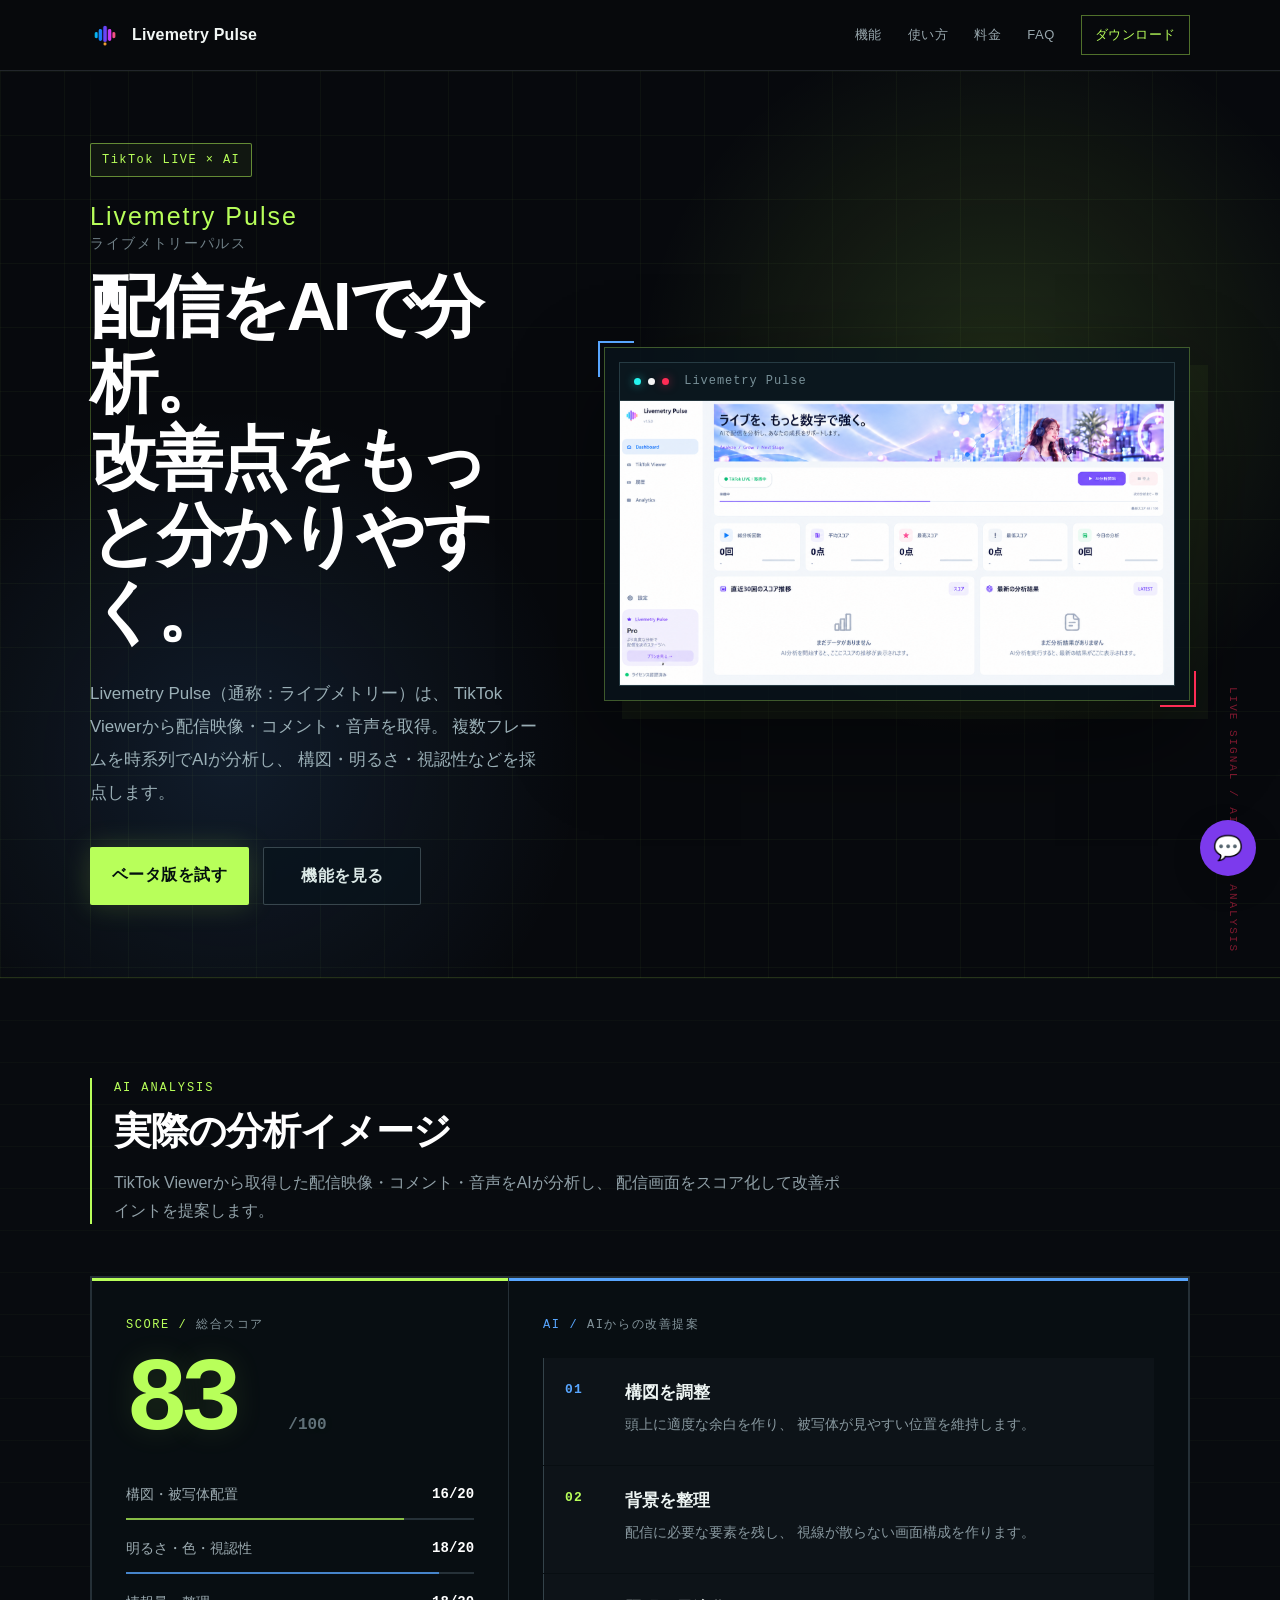
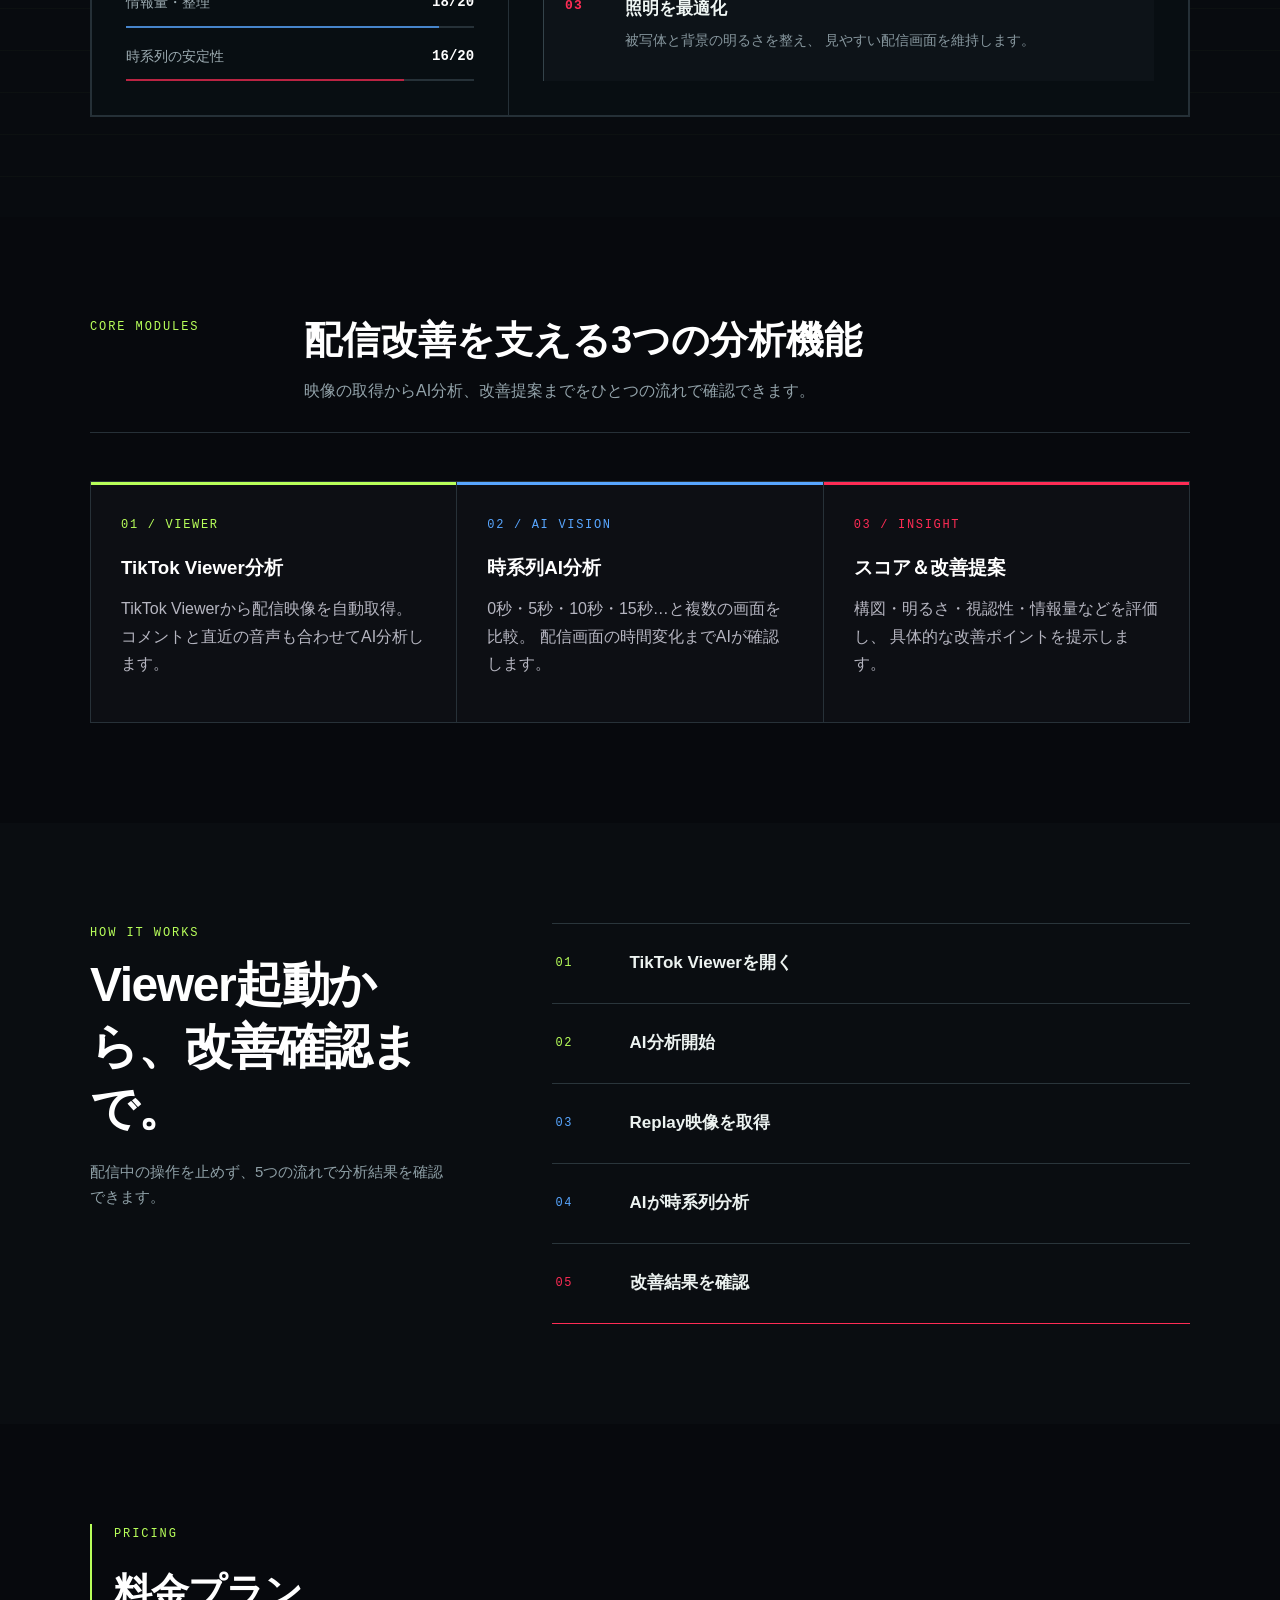
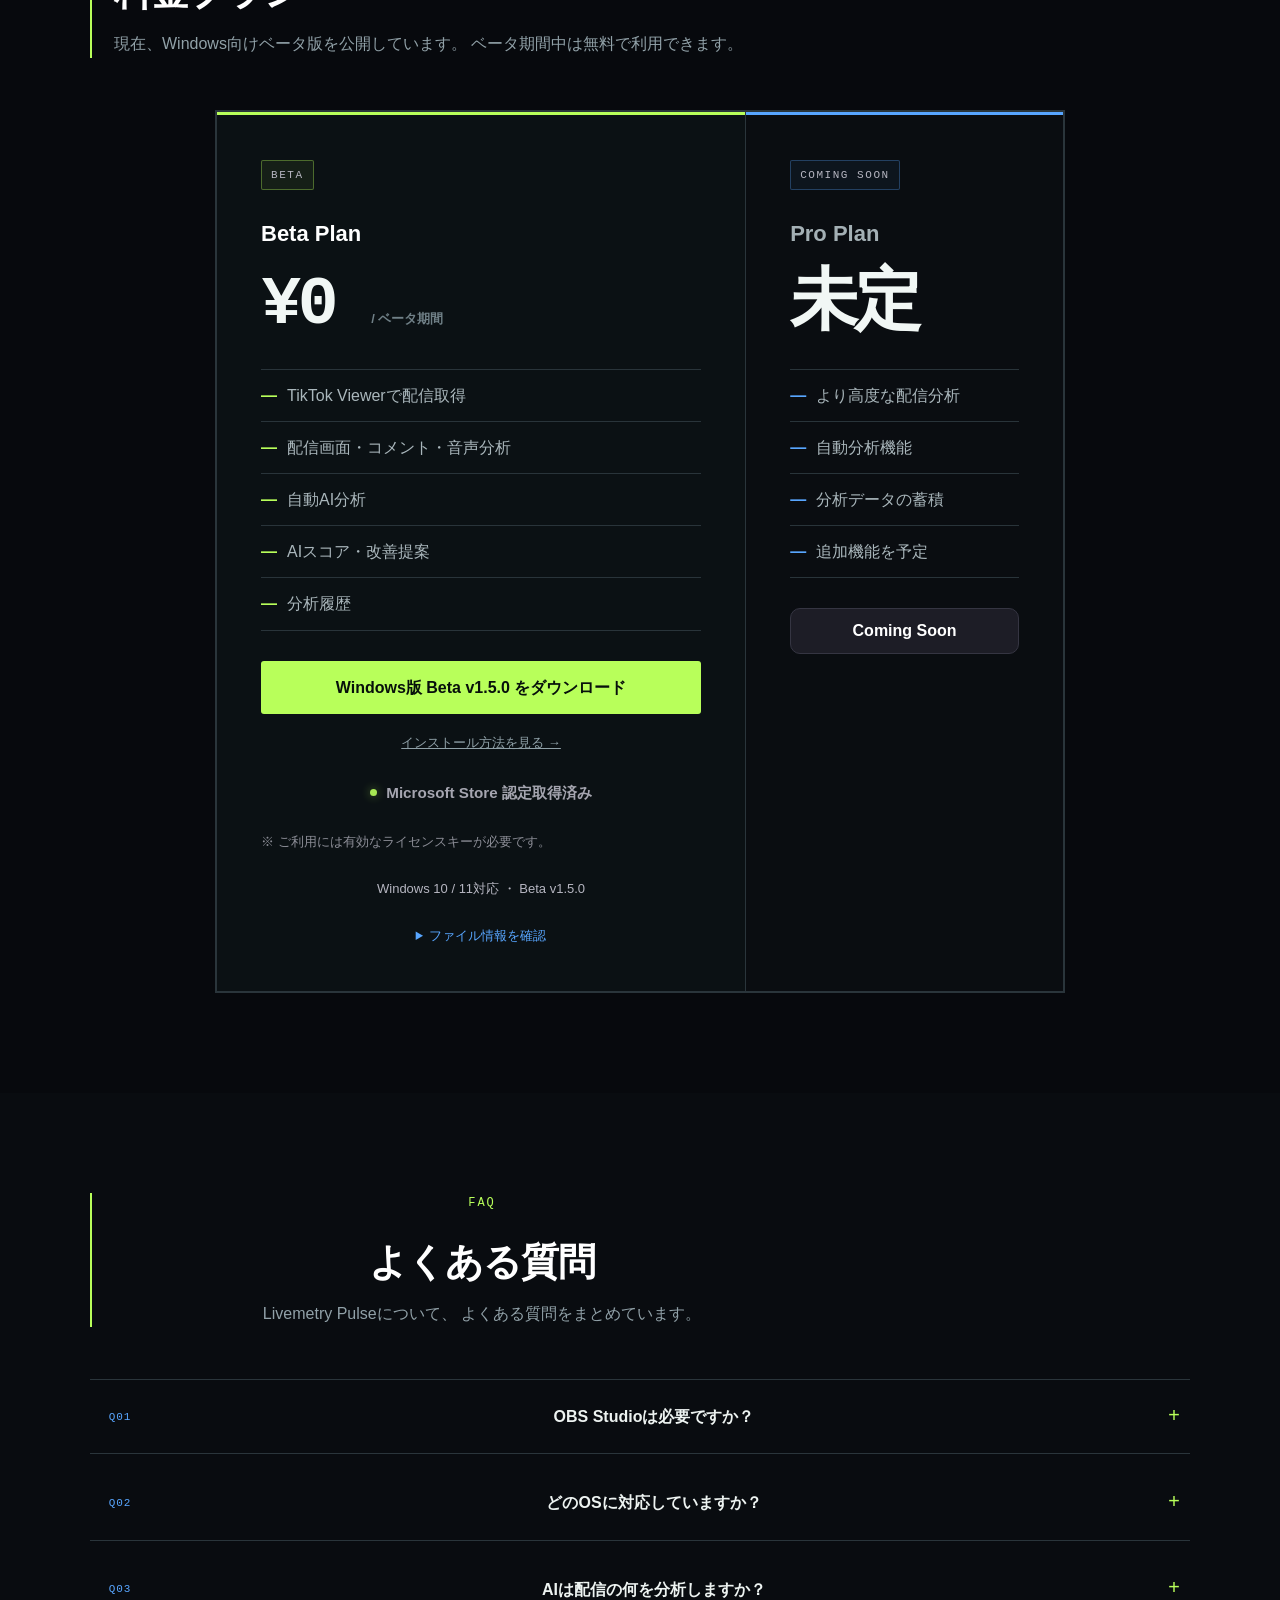
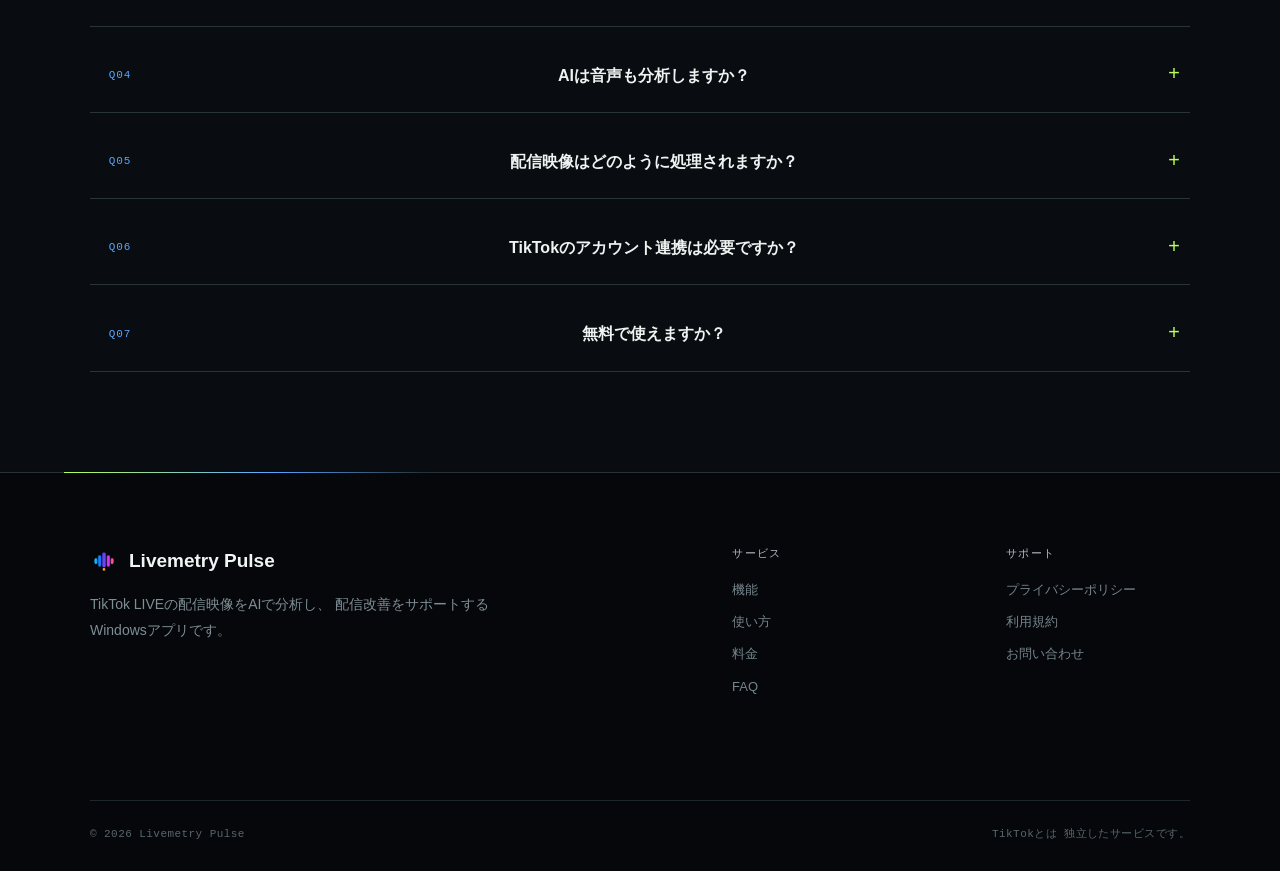
==== index.html @ 5af30383 "Fix website chat interaction" ====
﻿<!DOCTYPE html>
<html lang="ja">
<head>
    <meta charset="UTF-8">
    <meta name="viewport" content="width=device-width, initial-scale=1.0">
    <title>Livemetry Pulse（ライブメトリーパルス）| AIライブ配信分析ツール</title>
    <meta
        name="description"
        content="Livemetry Pulse（ライブメトリーパルス、通称：ライブメトリー）は、TikTok Viewerで配信映像を取得してAIで分析し、スコアや改善ポイントを確認できるWindows向け配信分析ツールです。"
    >
    <link rel="canonical" href="https://livemetry.jp/">
    <link rel="icon" type="image/png" href="/favicon.png">
    <link rel="apple-touch-icon" href="/favicon.png">
    <meta property="og:site_name" content="Livemetry Pulse">
    <meta property="og:title" content="Livemetry Pulse（ライブメトリーパルス）| AIライブ配信分析ツール">
    <meta property="og:description" content="TikTok Viewerで配信映像を取得してAIで分析し、スコアや改善ポイントを確認できる配信分析ツールです。">
    <meta property="og:type" content="website">
    <meta property="og:url" content="https://livemetry.jp/">
    <meta property="og:image" content="https://livemetry.jp/assets/images/app-preview.png">
    <meta name="twitter:card" content="summary_large_image">
    <meta name="twitter:title" content="Livemetry Pulse（ライブメトリーパルス）| AIライブ配信分析ツール">
    <meta name="twitter:description" content="TikTok Viewerで配信映像を取得してAIで分析し、スコアや改善ポイントを確認できる配信分析ツールです。">
    <meta name="twitter:image" content="https://livemetry.jp/assets/images/app-preview.png">
    <script type="application/ld+json">
    {
      "@context": "https://schema.org",
      "@type": "SoftwareApplication",
      "@id": "https://livemetry.jp/#software",
      "name": "Livemetry Pulse",
      "alternateName": [
        "ライブメトリーパルス",
        "ライブメトリー"
      ],
      "url": "https://livemetry.jp/",
      "sameAs": "https://github.com/YamashitaShogo/AI-TikTok-LIVE-Analyzer",
      "image": "https://livemetry.jp/assets/images/app-preview.png",
      "description": "TikTok Viewerで配信映像を取得してAIで分析し、スコアや改善ポイントを確認できる配信分析ツールです。",
      "operatingSystem": "Windows 10, Windows 11",
      "applicationCategory": "MultimediaApplication",
      "applicationSubCategory": "AIライブ配信分析ツール",
      "softwareRequirements": "Windows 10 / 11、インターネット接続",
      "installUrl": "https://livemetry.jp/install.html",
      "inLanguage": "ja-JP",
      "featureList": [
        "TikTok Viewerによる配信取得",
        "配信画面・コメント・音声の取得",
        "AIによるライブ配信映像分析",
        "配信スコアと改善ポイントの表示"
      ],
      "softwareVersion": "1.3.0",
      "offers": {
        "@type": "Offer",
        "price": "0",
        "priceCurrency": "JPY"
      }
    }
    </script>
    <script type="application/ld+json">
    {
      "@context": "https://schema.org",
      "@type": "WebSite",
      "@id": "https://livemetry.jp/#website",
      "url": "https://livemetry.jp/",
      "name": "Livemetry Pulse",
      "alternateName": [
        "ライブメトリーパルス",
        "ライブメトリー",
        "livemetry.jp"
      ],
      "inLanguage": "ja-JP"
    }
    </script>
    <link rel="stylesheet" href="style.css">
</head>

<body>
    <header class="header">
        <div class="container nav">
            <a class="logo" href="index.html" aria-label="Livemetry Pulse ホーム">
                <img class="brand-logo" src="/favicon.png" alt="" aria-hidden="true">
                <span class="logo-text">Livemetry Pulse</span>
            </a>

            <nav>
                <a href="#features">機能</a>
                <a href="#how">使い方</a>
                <a href="#pricing">料金</a>
                <a href="#faq">FAQ</a>
                <a href="#download">ダウンロード</a>
            </nav>
        </div>
    </header>

    <main>
        <section class="hero">
            <div class="container hero-grid">

                <div class="hero-content">
                    <p class="badge">TikTok LIVE × AI</p>

                    <h1>
                        <span class="hero-product-name">Livemetry Pulse</span>
                        <span class="hero-product-reading">ライブメトリーパルス</span>
                        配信をAIで分析。<br>
                        改善点をもっと分かりやすく。
                    </h1>

                    <p class="hero-text">
                        Livemetry Pulse（通称：ライブメトリー）は、
                        TikTok Viewerから配信映像・コメント・音声を取得。
                        複数フレームを時系列でAIが分析し、
                        構図・明るさ・視認性などを採点します。
                    </p>

                    <div class="hero-buttons">
                        <a class="button primary" href="#download">
                            ベータ版を試す
                        </a>

                        <a class="button secondary" href="#features">
                            機能を見る
                        </a>
                    </div>
                </div>

                <div class="hero-preview">
                    <div class="preview-window">

                        <div class="preview-header">
                            <span></span>
                            <span></span>
                            <span></span>

                            <p>Livemetry Pulse</p>
                        </div>

                        <img
                            src="assets/images/app-preview.png?v=20261004"
                            alt="Livemetry Pulseの分析画面"
                        >

                    </div>
                </div>

            </div>
        </section>

        <section id="analysis-example" class="section analysis-example">
            <div class="container">

                <div class="section-heading">
                    <p class="section-label">AI ANALYSIS</p>
                    <h2>実際の分析イメージ</h2>
                    <p>
                        TikTok Viewerから取得した配信映像・コメント・音声をAIが分析し、
                        配信画面をスコア化して改善ポイントを提案します。
                    </p>
                </div>

                <div class="analysis-grid">

                    <div class="score-card">
                        <p class="score-label">総合スコア</p>

                        <div class="score-number">
                            83
                            <span>/100</span>
                        </div>

                        <div class="score-list">
                            <div>
                                <span>構図・被写体配置</span>
                                <strong>16/20</strong>
                            </div>

                            <div>
                                <span>明るさ・色・視認性</span>
                                <strong>18/20</strong>
                            </div>

                            <div>
                                <span>情報量・整理</span>
                                <strong>18/20</strong>
                            </div>

                            <div>
                                <span>時系列の安定性</span>
                                <strong>16/20</strong>
                            </div>
                        </div>
                    </div>

                    <div class="advice-card">
                        <p class="advice-label">
                            AIからの改善提案
                        </p>

                        <div class="advice-item">
                            <span>01</span>

                            <div>
                                <h3>構図を調整</h3>
                                <p>
                                    頭上に適度な余白を作り、
                                    被写体が見やすい位置を維持します。
                                </p>
                            </div>
                        </div>

                        <div class="advice-item">
                            <span>02</span>

                            <div>
                                <h3>背景を整理</h3>
                                <p>
                                    配信に必要な要素を残し、
                                    視線が散らない画面構成を作ります。
                                </p>
                            </div>
                        </div>

                        <div class="advice-item">
                            <span>03</span>

                            <div>
                                <h3>照明を最適化</h3>
                                <p>
                                    被写体と背景の明るさを整え、
                                    見やすい配信画面を維持します。
                                </p>
                            </div>
                        </div>

                    </div>

                </div>
            </div>
        </section>

        <section id="features" class="section">
            <div class="container">
                <div class="feature-heading">
                    <p class="section-label">CORE MODULES</p>
                    <h2>配信改善を支える3つの分析機能</h2>
                    <p>映像の取得からAI分析、改善提案までをひとつの流れで確認できます。</p>
                </div>

                <div class="cards">

                    <article class="card">
                        <h3><span class="feature-code">01 / VIEWER</span>TikTok Viewer分析</h3>

                        <p>
                            TikTok Viewerから配信映像を自動取得。
                            コメントと直近の音声も合わせてAI分析します。
                        </p>
                    </article>

                    <article class="card">
                        <h3><span class="feature-code">02 / AI VISION</span>時系列AI分析</h3>

                        <p>
                            0秒・5秒・10秒・15秒…と複数の画面を比較。
                            配信画面の時間変化までAIが確認します。
                        </p>
                    </article>

                    <article class="card">
                        <h3><span class="feature-code">03 / INSIGHT</span>スコア＆改善提案</h3>

                        <p>
                            構図・明るさ・視認性・情報量などを評価し、
                            具体的な改善ポイントを提示します。
                        </p>
                    </article>

                </div>
            </div>
        </section>

        <section id="how" class="section alt">
            <div class="container">
                <div class="how-intro">
                    <p class="section-label">HOW IT WORKS</p>
                    <h2>Viewer起動から、改善確認まで。</h2>
                    <p>配信中の操作を止めず、5つの流れで分析結果を確認できます。</p>
                </div>

                <div class="steps">
                    <div class="step">
                        <span>1</span>
                        <p>TikTok Viewerを開く</p>
                    </div>

                    <div class="step">
                        <span>2</span>
                        <p>AI分析開始</p>
                    </div>

                    <div class="step">
                        <span>3</span>
                        <p>Replay映像を取得</p>
                    </div>

                    <div class="step">
                        <span>4</span>
                        <p>AIが時系列分析</p>
                    </div>

                    <div class="step">
                        <span>5</span>
                        <p>改善結果を確認</p>
                    </div>
                </div>
            </div>
        </section>

        <section id="download" class="section">
            <div class="container download">
                <section id="pricing" class="section pricing-section">
                    <div class="container">

                        <div class="section-heading">
                            <p class="section-label">PRICING</p>
                            <h2>料金プラン</h2>
                            <p>
                                現在、Windows向けベータ版を公開しています。
                                ベータ期間中は無料で利用できます。
                            </p>
                        </div>

                        <div class="pricing-grid">

                            <article class="pricing-card featured">
                                <p class="plan-badge">BETA</p>

                                <h3>Beta Plan</h3>

                                <div class="price">
                                    ¥0
                                    <span>/ ベータ期間</span>
                                </div>

                                <ul>
                                    <li>TikTok Viewerで配信取得</li>
                                    <li>配信画面・コメント・音声分析</li>
                                    <li>自動AI分析</li>
                                    <li>AIスコア・改善提案</li>
                                    <li>分析履歴</li>
                                </ul>

                                <a
                                    class="button primary plan-button"
                                    href="https://github.com/YamashitaShogo/AI-TikTok-LIVE-Analyzer/releases/download/v1.5.0/LivemetryPulse-Setup-v1.5.0.exe"
                                >
                                    Windows版 Beta v1.5.0 をダウンロード
                                </a>

                                <p class="install-link">
                                    <a href="install.html">インストール方法を見る →</a>
                                </p>

                                <p class="store-status">
                                    <span class="status-dot" aria-hidden="true"></span>Microsoft Store 認定取得済み
                                </p>

                                <p class="license-note">
                                    ※ ご利用には有効なライセンスキーが必要です。
                                </p>

                                <div class="download-info">
                                    <p class="download-meta">
                                        Windows 10 / 11対応 ・ Beta v1.5.0
                                    </p>

                                    <details class="download-details">
                                        <summary>ファイル情報を確認</summary>

                                        <p><strong>必要環境:</strong> Windows 10 / 11・インターネット接続</p>
                                        <p><strong>更新日:</strong> 2026/10/02</p>
                                    </details>
                                </div>
                            </article>

                            <article class="pricing-card">
                                <p class="plan-badge secondary-badge">
                                    COMING SOON
                                </p>

                                <h3>Pro Plan</h3>

                                <div class="price">
                                    未定
                                </div>

                                <ul>
                                    <li>より高度な配信分析</li>
                                    <li>自動分析機能</li>
                                    <li>分析データの蓄積</li>
                                    <li>追加機能を予定</li>
                                </ul>

                                <button
                                    class="button secondary plan-button"
                                    disabled
                                >
                                    Coming Soon
                                </button>
                            </article>

                        </div>

                    </div>
                </section>
                <section id="faq" class="section faq-section">
                    <div class="container">

                        <div class="section-heading">
                            <p class="section-label">FAQ</p>
                            <h2>よくある質問</h2>
                            <p>
                                Livemetry Pulseについて、
                                よくある質問をまとめています。
                            </p>
                        </div>

                        <div class="faq-list">

                            <details class="faq-item">
                                <summary>
                                    OBS Studioは必要ですか？
                                </summary>

                                <p>
                                    いいえ。v1.5.0ではOBS Studioは不要です。TikTok Viewerから
                                    配信映像・コメント・音声を取得して分析します。
                                </p>
                            </details>

                            <details class="faq-item">
                                <summary>
                                    どのOSに対応していますか？
                                </summary>

                                <p>
                                    現在はWindows 10 / 11に対応しています。
                                    macOS版などについては今後検討予定です。
                                </p>
                            </details>

                            <details class="faq-item">
                                <summary>
                                    AIは配信の何を分析しますか？
                                </summary>

                                <p>
                                    Replay動画から一定間隔で複数のフレームを抽出し、
                                    構図・明るさ・視認性・画面内の情報量・
                                    時系列での変化などを分析します。
                                </p>
                            </details>

                            <details class="faq-item">
                                <summary>
                                    AIは音声も分析しますか？
                                </summary>

                                <p>
                                    現在のバージョンでは映像フレームを中心に分析しており、
                                    会話内容・声量・BGM・音質などは分析対象ではありません。
                                </p>
                            </details>

                            <details class="faq-item">
                                <summary>
                                    配信映像はどのように処理されますか？
                                </summary>

                                <p>
                                    TikTok Viewerから配信画面を取得し、
                                    分析に必要な画像を端末上で保存します。
                                    AI分析時には分析に必要な画像データと音声データを
                                    AI分析サーバーへ送信します。
                                </p>
                            </details>

                            <details class="faq-item">
                                <summary>
                                    TikTokのアカウント連携は必要ですか？
                                </summary>

                                <p>
                                    現在の分析機能はTikTok Viewer上の配信を利用するため、
                                    Livemetry Pulseへ
                                    TikTokアカウントを直接連携する必要はありません。
                                </p>
                            </details>

                            <details class="faq-item">
                                <summary>
                                    無料で使えますか？
                                </summary>

                                <p>
                                    現在はベータ版を無料で提供しています。
                                    正式版の料金については今後発表します。
                                </p>
                            </details>

                        </div>
                    </div>
                </section>
            </div>
        </section>
    </main>

    <footer class="footer">
        <div class="container footer-grid">

            <div class="footer-brand">
                <h3 class="footer-brand-title"><img class="brand-logo footer-logo" src="/favicon.png" alt="" aria-hidden="true"><span>Livemetry Pulse</span></h3>

                <p>
                    TikTok LIVEの配信映像をAIで分析し、
                    配信改善をサポートするWindowsアプリです。
                </p>
            </div>

            <div class="footer-links">
                <h4>サービス</h4>

                <a href="#features">機能</a>
                <a href="#how">使い方</a>
                <a href="#pricing">料金</a>
                <a href="#faq">FAQ</a>
            </div>

            <div class="footer-links">
                <h4>サポート</h4>

                <a href="privacy.html">
                    プライバシーポリシー
                </a>

                <a href="terms.html">
                    利用規約
                </a>

                <a href="contact.html">
                    お問い合わせ
                </a>
            </div>

        </div>

        <div class="container footer-bottom">
            <p>
                © 2026 Livemetry Pulse
            </p>

            <p>
                TikTokとは
                独立したサービスです。
            </p>
        </div>
    </footer>

    <script src="script.js"></script>
    <script src="chat.js"></script>

<div class="chat-widget">
    <button id="chat-toggle" class="chat-toggle" aria-label="チャットを開く">💬</button>

    <div id="chat-panel" class="chat-panel">
        <div class="chat-header">
            <strong>Livemetry AI</strong>
            <button id="chat-close" class="chat-close">×</button>
        </div>

        <div id="chat-messages" class="chat-messages">
            <div class="chat-message bot">
                こんにちは。Livemetry Pulseについて質問できます。
            </div>
        </div>

        <div class="chat-input-area">
            <input id="chat-input" type="text" placeholder="質問を入力…">
            <button id="chat-send">送信</button>
        </div>
    </div>
</div>
</body>
</html>
---- style.css ----
* {
    box-sizing: border-box;
    margin: 0;
    padding: 0;
}

html {
    scroll-behavior: smooth;
}

body {
    font-family:
        "Yu Gothic UI",
        "Hiragino Kaku Gothic ProN",
        sans-serif;

    background: #0b0b10;
    color: #ffffff;
    line-height: 1.7;
}

.container {
    width: min(1100px, 90%);
    margin: 0 auto;
}

.header {
    position: sticky;
    top: 0;
    z-index: 10;

    background: rgba(11, 11, 16, 0.9);
    backdrop-filter: blur(12px);

    border-bottom: 1px solid #24242d;
}

.nav {
    height: 72px;

    display: flex;
    align-items: center;
    justify-content: space-between;
}

.logo {
    font-weight: 700;
    font-size: 18px;
}

nav {
    display: flex;
    gap: 28px;
}

nav a {
    color: #ccccd6;
    text-decoration: none;
}

nav a:hover {
    color: #ffffff;
}

.hero {
    min-height: 720px;

    display: flex;
    align-items: center;

    background:
        radial-gradient(
            circle at 70% 30%,
            rgba(110, 77, 255, 0.25),
            transparent 40%
        );
}

.hero-content {
    max-width: 850px;
}

.hero-grid {
    display: grid;
    grid-template-columns: 1fr 1fr;
    gap: 60px;
    align-items: center;
}

.hero-content {
    max-width: 650px;
}

.hero-preview {
    position: relative;
}

.preview-window {
    overflow: hidden;

    background: #15151d;

    border: 1px solid #353542;
    border-radius: 18px;

    box-shadow:
        0 30px 80px rgba(0, 0, 0, 0.45);
}

.preview-header {
    height: 44px;

    display: flex;
    align-items: center;
    gap: 7px;

    padding: 0 14px;

    background: #1c1c25;

    border-bottom: 1px solid #30303b;
}

.preview-header span {
    width: 10px;
    height: 10px;

    border-radius: 50%;

    background: #5e5e6c;
}

.preview-header p {
    margin-left: 8px;

    font-size: 12px;
    color: #9999a5;
}

.preview-window img {
    display: block;

    width: 100%;
    height: auto;
}

.badge {
    display: inline-block;

    padding: 6px 14px;
    margin-bottom: 20px;

    border: 1px solid #6557ff;
    border-radius: 999px;

    color: #bdb7ff;
}

h1 {
    font-size: clamp(42px, 7vw, 76px);
    line-height: 1.15;
    margin-bottom: 24px;
}

.hero-product-name {
    display: block;
    margin-bottom: 12px;
    font-size: clamp(22px, 2.6vw, 34px);
    line-height: 1.2;
    color: #bdb7ff;
    letter-spacing: 0.04em;
}

.hero-text {
    max-width: 720px;

    font-size: 19px;
    color: #bdbdc8;
}

.hero-buttons {
    display: flex;
    gap: 14px;

    margin-top: 36px;
}

.button {
    display: inline-block;

    padding: 13px 24px;

    border: 0;
    border-radius: 10px;

    text-decoration: none;
    font-weight: 700;
    font-size: 16px;

    cursor: pointer;
}

.primary {
    background: #6c5cff;
    color: #ffffff;
}

.primary:hover {
    background: #7b6cff;
}

.secondary {
    background: #1d1d26;
    color: #ffffff;

    border: 1px solid #353542;
}

.section {
    padding: 100px 0;
}

.alt {
    background: #111118;
}

h2 {
    font-size: 38px;
    margin-bottom: 40px;
}

.cards {
    display: grid;

    grid-template-columns:
        repeat(3, 1fr);

    gap: 22px;
}

.card {
    padding: 28px;

    background: #15151d;

    border: 1px solid #292933;
    border-radius: 16px;
}

.card h3 {
    margin-bottom: 12px;
}

.card p {
    color: #b6b6c1;
}

.steps {
    display: grid;
    gap: 14px;
}

.step {
    display: flex;
    align-items: center;
    gap: 18px;

    padding: 20px;

    background: #191922;

    border-radius: 12px;
}

.step span {
    width: 38px;
    height: 38px;

    display: grid;
    place-items: center;

    background: #6c5cff;

    border-radius: 50%;

    font-weight: 700;
}

.download {
    text-align: center;
}

.download p {
    color: #b6b6c1;
    margin-bottom: 25px;
}

footer {
    padding: 35px 0;

    color: #777783;

    border-top: 1px solid #24242d;
}

.section-heading {
    max-width: 720px;
    margin-bottom: 45px;
}

.section-heading p {
    color: #b6b6c1;
}

.section-label {
    margin-bottom: 8px;

    color: #8e82ff !important;

    font-size: 13px;
    font-weight: 700;
    letter-spacing: 2px;
}

.analysis-example {
    background:
        radial-gradient(
            circle at 20% 50%,
            rgba(108, 92, 255, 0.12),
            transparent 35%
        );
}

.analysis-grid {
    display: grid;

    grid-template-columns:
        0.85fr 1.15fr;

    gap: 24px;
}

.score-card,
.advice-card {
    padding: 32px;

    background: #15151d;

    border: 1px solid #292933;
    border-radius: 18px;
}

.score-label,
.advice-label {
    margin-bottom: 14px;

    color: #aaaab6;

    font-size: 14px;
    font-weight: 700;
}

.score-number {
    margin-bottom: 30px;

    font-size: 72px;
    font-weight: 800;
    line-height: 1;
}

.score-number span {
    font-size: 20px;
    color: #777783;
}

.score-list {
    display: grid;
    gap: 16px;
}

.score-list div {
    display: flex;
    justify-content: space-between;
    gap: 20px;

    padding-bottom: 12px;

    border-bottom: 1px solid #292933;
}

.score-list span {
    color: #b6b6c1;
}

.advice-card {
    display: grid;
    gap: 18px;
}

.advice-item {
    display: flex;
    gap: 18px;

    padding: 20px;

    background: #1b1b24;

    border-radius: 14px;
}

.advice-item > span {
    color: #8e82ff;

    font-size: 14px;
    font-weight: 800;
}

.advice-item h3 {
    margin-bottom: 5px;
}

.advice-item p {
    color: #b6b6c1;
}

.pricing-section {
    background: #111118;
}

.pricing-grid {
    display: grid;
    grid-template-columns: repeat(2, 1fr);
    gap: 24px;

    max-width: 850px;
    margin: 0 auto;
}

.pricing-card {
    position: relative;

    padding: 34px;

    background: #17171f;

    border: 1px solid #2d2d38;
    border-radius: 18px;
}

.pricing-card.featured {
    border-color: #6c5cff;

    box-shadow:
        0 15px 50px rgba(108, 92, 255, 0.15);
}

.plan-badge {
    display: inline-block;

    margin-bottom: 18px;
    padding: 5px 10px;

    border-radius: 999px;

    background: rgba(108, 92, 255, 0.15);

    color: #a99fff;

    font-size: 12px;
    font-weight: 800;
}

.secondary-badge {
    background: #24242d;
    color: #9b9ba8;
}

.pricing-card h3 {
    font-size: 26px;
}

.price {
    margin: 18px 0 25px;

    font-size: 46px;
    font-weight: 800;
}

.price span {
    font-size: 14px;
    color: #8f8f9b;
}

.pricing-card ul {
    list-style: none;

    display: grid;
    gap: 12px;

    margin-bottom: 30px;
}

.pricing-card li {
    color: #c3c3cc;
}

.pricing-card li::before {
    content: "✓";

    margin-right: 10px;

    color: #8e82ff;
    font-weight: 800;
}

.plan-button {
    width: 100%;
    text-align: center;
}

.faq-section {
    background: #0b0b10;
}

.faq-list {
    max-width: 850px;
    margin: 0 auto;

    display: grid;
    gap: 12px;
}

.faq-item {
    overflow: hidden;

    background: #15151d;

    border: 1px solid #292933;
    border-radius: 14px;
}

.faq-item summary {
    position: relative;

    padding: 22px 55px 22px 24px;

    cursor: pointer;

    font-size: 16px;
    font-weight: 700;

    list-style: none;
}

.faq-item summary::-webkit-details-marker {
    display: none;
}

.faq-item summary::after {
    content: "+";

    position: absolute;
    right: 24px;
    top: 50%;

    transform: translateY(-50%);

    color: #8e82ff;

    font-size: 26px;
    font-weight: 400;
}

.faq-item[open] summary::after {
    content: "−";
}

.faq-item p {
    padding:
        0 24px 22px;

    color: #b6b6c1;
}

.faq-item[open] {
    border-color: #444452;
}

.footer {
    padding: 70px 0 30px;

    background: #08080c;

    border-top: 1px solid #24242d;
}

.footer-grid {
    display: grid;

    grid-template-columns:
        2fr 1fr 1fr;

    gap: 50px;

    margin-bottom: 50px;
}

.footer-brand h3 {
    margin-bottom: 14px;
}

.footer-brand p {
    max-width: 420px;

    color: #8f8f9b;
}

.footer-links {
    display: flex;
    flex-direction: column;

    gap: 10px;
}

.footer-links h4 {
    margin-bottom: 8px;
}

.footer-links a {
    color: #9999a5;
    text-decoration: none;
}

.footer-links a:hover {
    color: #ffffff;
}

.footer-bottom {
    display: flex;
    justify-content: space-between;
    gap: 20px;

    padding-top: 25px;

    border-top: 1px solid #24242d;

    color: #666672;

    font-size: 13px;
}

.logo {
    color: #ffffff;
    text-decoration: none;
}

.legal-page {
    min-height: 100vh;
    padding: 100px 0;
}

.legal-container {
    max-width: 850px;
}

.legal-title {
    margin-bottom: 10px;

    font-size: clamp(38px, 6vw, 58px);
}

.legal-updated {
    margin-bottom: 60px;

    color: #777783;
    font-size: 14px;
}

.legal-section {
    margin-bottom: 55px;
}

.legal-section h2 {
    margin-bottom: 18px;

    font-size: 24px;
}

.legal-section p {
    margin-bottom: 16px;

    color: #b6b6c1;
}

.legal-section ul {
    margin: 20px 0;
    padding-left: 24px;

    color: #b6b6c1;
}

.legal-section li {
    margin-bottom: 10px;
}

.legal-section a {
    color: #9e94ff;
}

.footer-bottom a {
    color: #888894;
    text-decoration: none;
}

.footer-bottom a:hover {
    color: #ffffff;
}

.contact-page {
    min-height: 100vh;
    padding: 100px 0;
}

.contact-container {
    max-width: 1000px;
}

.contact-title {
    margin-bottom: 18px;

    font-size: clamp(42px, 6vw, 64px);
}

.contact-grid {
    display: grid;
    grid-template-columns: 0.8fr 1.2fr;
    gap: 50px;

    margin-top: 50px;
}

.contact-info h2 {
    margin-bottom: 28px;

    font-size: 25px;
}

.contact-info-item {
    margin-bottom: 28px;
}

.contact-info-item h3 {
    margin-bottom: 8px;

    font-size: 17px;
}

.contact-info-item p {
    color: #9696a2;
}

.contact-form {
    padding: 32px;

    background: #15151d;

    border: 1px solid #292933;
    border-radius: 18px;
}

.form-group {
    display: grid;
    gap: 8px;

    margin-bottom: 22px;
}

.form-group label {
    font-size: 14px;
    font-weight: 700;
}

.form-group input,
.form-group select,
.form-group textarea {
    width: 100%;

    padding: 13px 14px;

    background: #0e0e14;
    color: #ffffff;

    border: 1px solid #33333e;
    border-radius: 9px;

    font-family: inherit;
    font-size: 15px;

    outline: none;
}

.form-group input:focus,
.form-group select:focus,
.form-group textarea:focus {
    border-color: #6c5cff;
}

.form-group textarea {
    resize: vertical;
}

.privacy-check {
    display: flex;
    align-items: flex-start;
    gap: 10px;

    margin-bottom: 25px;

    color: #aaaab6;
    font-size: 14px;
}

.privacy-check input {
    margin-top: 4px;
}

.privacy-check a {
    color: #9e94ff;
}

.contact-submit {
    width: 100%;
}

.contact-message {
    margin-top: 16px;

    text-align: center;
    color: #aaaab6;
}

.contact-message.success {
    color: #72d69b;
}

.contact-message.error {
    color: #ff7b7b;
}

.contact-submit:disabled {
    opacity: 0.6;
    cursor: not-allowed;
}

.download-info {
    margin-top: 18px;
    text-align: center;
    color: #b6b6c1;
    font-size: 13px;
}

.download-meta {
    margin: 0;
    color: #b6b6c1;
}

.download-details {
    margin-top: 10px;
}

.download-details summary {
    cursor: pointer;
    color: #9e94ff;
    font-size: 13px;
}

.download-details p {
    margin: 8px 0 0;
}

.download-details code {
    display: block;
    margin-top: 6px;
    word-break: break-all;
    color: #9e94ff;
    font-size: 11px;
}

.install-page {
    max-width: 900px;
}

.install-hero {
    padding: 100px 0 70px;
    text-align: center;
}

.install-hero .eyebrow {
    margin-bottom: 14px;
    color: #8f83ff;
    font-size: 13px;
    font-weight: 700;
    letter-spacing: 0.14em;
}

.install-hero h1 {
    margin-bottom: 18px;
    font-size: clamp(40px, 6vw, 64px);
}

.install-hero > p:last-child {
    color: #a9a9b3;
    line-height: 1.8;
}

.install-steps {
    display: flex;
    flex-direction: column;
    gap: 18px;
}

.install-step {
    display: grid;
    grid-template-columns: 70px 1fr;
    gap: 20px;

    padding: 28px;

    background: #15151d;
    border: 1px solid #292933;
    border-radius: 18px;
}

.install-step > span {
    color: #8f83ff;
    font-size: 18px;
    font-weight: 700;
}

.install-step h2 {
    margin: 0 0 10px;
    font-size: 22px;
}

.install-step p {
    margin: 0 0 16px;
    color: #b6b6c1;
    line-height: 1.7;
}

.install-note {
    margin-top: 12px !important;
    font-size: 13px;
}

.install-help {
    margin: 70px 0 100px;
    padding: 36px;

    text-align: center;

    background: #15151d;
    border: 1px solid #292933;
    border-radius: 18px;
}

.install-help h2 {
    margin-bottom: 12px;
}

.install-help p {
    margin-bottom: 22px;
    color: #b6b6c1;
}

@media (max-width: 700px) {
    .install-hero {
        padding: 70px 0 50px;
    }

    .install-step {
        grid-template-columns: 1fr;
        gap: 10px;
        padding: 22px;
    }

    .install-help {
        padding: 28px 20px;
    }
}

.store-status {
    margin-top: 14px;
    font-size: 0.95rem;
    font-weight: 600;
    opacity: 0.9;
}

.license-note {
    margin-top: 8px;
    font-size: 0.9rem;
    opacity: 0.75;
}

@media (max-width: 800px) {
    nav {
        display: none;
    }

    .cards {
        grid-template-columns: 1fr;
    }

    .hero {
        min-height: 620px;
    }

    .hero-buttons {
        flex-direction: column;
        align-items: flex-start;
    }

    .hero-grid {
        grid-template-columns: 1fr;
    }

    .hero-preview {
        margin-top: 20px;
    }

    .analysis-grid {
        grid-template-columns: 1fr;
    }

    .score-number {
        font-size: 56px;
    }

    .pricing-grid {
        grid-template-columns: 1fr;
    }

    .footer-grid {
        grid-template-columns: 1fr;
        gap: 35px;
    }

    .footer-bottom {
        flex-direction: column;
    }

    .contact-grid {
        grid-template-columns: 1fr;
    }
}


/* ===== CONTROL ROOM HERO ===== */

.header {
    background: rgba(0, 0, 0, 0.92);
    border-bottom: 1px solid rgba(184, 255, 90, 0.22);
    backdrop-filter: blur(18px);
}

.logo {
    color: #f4fffd;
    font-family: Consolas, "Yu Gothic UI", sans-serif;
    font-size: 17px;
    letter-spacing: 0.06em;
}

nav a {
    color: #91a6ad;
    font-size: 14px;
    letter-spacing: 0.04em;
}

nav a:hover {
    color: #B8FF5A;
}

.hero {
    position: relative;
    isolation: isolate;
    min-height: calc(100vh - 72px);
    padding: 72px 0;
    overflow: hidden;

    background:
        radial-gradient(
            circle at 78% 34%,
            rgba(184, 255, 90, 0.14),
            transparent 31%
        ),
        radial-gradient(
            circle at 18% 76%,
            rgba(88, 166, 255, 0.12),
            transparent 28%
        ),
        linear-gradient(
            rgba(184, 255, 90, 0.035) 1px,
            transparent 1px
        ),
        linear-gradient(
            90deg,
            rgba(184, 255, 90, 0.035) 1px,
            transparent 1px
        ),
        #07090D;

    background-size:
        auto,
        auto,
        64px 64px,
        64px 64px,
        auto;

    border-bottom: 1px solid rgba(184, 255, 90, 0.16);
}

.hero::before {
    content: "";
    position: absolute;
    z-index: -1;
    top: 0;
    left: 7%;
    width: 1px;
    height: 100%;
    background: linear-gradient(
        transparent,
        rgba(184, 255, 90, 0.34),
        transparent
    );
}

.hero::after {
    content: "LIVE SIGNAL / AI FRAME ANALYSIS";
    position: absolute;
    right: 3%;
    bottom: 24px;
    color: rgba(137, 255, 235, 0.35);
    font-family: Consolas, monospace;
    font-size: 11px;
    letter-spacing: 0.18em;
    writing-mode: vertical-rl;
}

.hero-grid {
    position: relative;
    grid-template-columns: minmax(0, 0.88fr) minmax(0, 1.12fr);
    gap: 54px;
}

.hero-content {
    max-width: 560px;
}

.badge {
    padding: 6px 11px;
    margin-bottom: 24px;
    border: 1px solid rgba(184, 255, 90, 0.5);
    border-radius: 2px;
    color: #B8FF5A;
    background: rgba(184, 255, 90, 0.06);
    font-family: Consolas, monospace;
    font-size: 12px;
    letter-spacing: 0.12em;
}

.hero h1 {
    margin-bottom: 28px;
    font-size: clamp(42px, 5.4vw, 68px);
    line-height: 1.12;
    letter-spacing: -0.045em;
}

.hero-product-name {
    margin-bottom: 16px;
    color: #B8FF5A;
    font-family: Consolas, "Yu Gothic UI", sans-serif;
    font-size: clamp(18px, 2vw, 25px);
    font-weight: 500;
    letter-spacing: 0.08em;
}

.hero-text {
    max-width: 540px;
    color: #9bb0b7;
    font-size: 17px;
    line-height: 1.95;
}

.hero-buttons {
    margin-top: 38px;
}

.hero .button {
    min-width: 158px;
    padding: 14px 22px;
    border-radius: 2px;
    text-align: center;
    letter-spacing: 0.03em;
}

.hero .primary {
    background: #B8FF5A;
    color: #03100e;
    box-shadow: 0 0 28px rgba(184, 255, 90, 0.18);
}

.hero .primary:hover {
    background: #D7FF9C;
    transform: translateY(-2px);
}

.hero .secondary {
    background: rgba(9, 20, 28, 0.72);
    border-color: rgba(145, 166, 173, 0.35);
    color: #dce9e7;
}

.hero-preview {
    padding: 14px;
    background: rgba(8, 20, 28, 0.76);
    border: 1px solid rgba(184, 255, 90, 0.3);
    box-shadow:
        18px 18px 0 rgba(184, 255, 90, 0.04),
        0 36px 90px rgba(0, 0, 0, 0.48);
}

.hero-preview::before,
.hero-preview::after {
    content: "";
    position: absolute;
    width: 34px;
    height: 34px;
    pointer-events: none;
}

.hero-preview::before {
    top: -7px;
    left: -7px;
    border-top: 2px solid #B8FF5A;
    border-left: 2px solid #B8FF5A;
}

.hero-preview::after {
    right: -7px;
    bottom: -7px;
    border-right: 2px solid #B8FF5A;
    border-bottom: 2px solid #B8FF5A;
}

.preview-window {
    border: 1px solid #263b43;
    border-radius: 0;
    background: #071016;
    box-shadow: none;
}

.preview-header {
    height: 38px;
    background: #0b171e;
    border-bottom-color: #24363d;
}

.preview-header span {
    width: 7px;
    height: 7px;
    background: #B8FF5A;
    box-shadow: 0 0 10px rgba(184, 255, 90, 0.55);
}

.preview-header p {
    color: #789098;
    font-family: Consolas, monospace;
    letter-spacing: 0.08em;
}

@media (max-width: 820px) {
    .hero {
        min-height: auto;
        padding: 76px 0 88px;
    }

    .hero-grid {
        grid-template-columns: 1fr;
        gap: 48px;
    }

    .hero-content {
        max-width: 680px;
    }

    .hero::after {
        display: none;
    }

    .hero-preview {
        padding: 9px;
        box-shadow:
            9px 9px 0 rgba(184, 255, 90, 0.04),
            0 24px 60px rgba(0, 0, 0, 0.45);
    }
}

@media (max-width: 560px) {
    .hero {
        padding-top: 56px;
    }

    .hero h1 {
        font-size: clamp(38px, 12vw, 52px);
    }

    .hero-buttons {
        display: grid;
        grid-template-columns: 1fr;
    }

    .hero .button {
        width: 100%;
    }
}


/* ===== TIKTOK ACCENT OVERRIDES ===== */

.hero::after {
    color: rgba(254, 44, 85, 0.48);
}

.hero-preview::after {
    border-right-color: #FE2C55;
    border-bottom-color: #FE2C55;
}

.preview-header span:nth-child(2) {
    background: #f5f5f5;
    box-shadow: none;
}

.preview-header span:nth-child(3) {
    background: #FE2C55;
    box-shadow: 0 0 10px rgba(254, 44, 85, 0.58);
}

.hero .secondary:hover {
    color: #ffffff;
    border-color: #FE2C55;
    box-shadow: 0 0 22px rgba(254, 44, 85, 0.14);
    transform: translateY(-2px);
}


/* ===== LIVEMETRY SIGNAL PALETTE ===== */

.hero-preview::before {
    border-top-color: #58A6FF;
    border-left-color: #58A6FF;
}

/* TikTok連携を示す小さな状態色 */
.preview-header span:first-child {
    background: #25F4EE;
    box-shadow: 0 0 10px rgba(37, 244, 238, 0.58);
}

.preview-header span:nth-child(2) {
    background: #f5f5f5;
    box-shadow: none;
}

.preview-header span:nth-child(3) {
    background: #FE2C55;
    box-shadow: 0 0 10px rgba(254, 44, 85, 0.58);
}

.hero .secondary:hover {
    color: #ffffff;
    border-color: #58A6FF;
    box-shadow: 0 0 22px rgba(88, 166, 255, 0.16);
    transform: translateY(-2px);
}


/* ===== FEATURE SIGNAL CODES ===== */

#features .feature-code {
    display: block;
    margin-bottom: 16px;
    color: #B8FF5A;
    font-family: Consolas, monospace;
    font-size: 12px;
    font-weight: 500;
    letter-spacing: 0.14em;
}

#features .card:nth-child(2) .feature-code {
    color: #58A6FF;
}

#features .card:nth-child(3) .feature-code {
    color: #FE2C55;
}


/* ===== CORE MODULE GRID ===== */

#features {
    background: #07090D;
}

.feature-heading {
    display: grid;
    grid-template-columns: 180px 1fr;
    gap: 12px 34px;
    margin-bottom: 48px;
    padding-bottom: 28px;
    border-bottom: 1px solid #263037;
}

.feature-heading .section-label {
    grid-row: 1 / span 2;
}

.feature-heading h2 {
    margin: 0;
    line-height: 1.25;
}

.feature-heading > p:last-child {
    grid-column: 2;
    color: #93A3AA;
}

#features .cards {
    gap: 1px;
    padding: 1px;
    background: #273138;
}

#features .card {
    min-height: 240px;
    padding: 30px;
    background: #0D0F14;
    border: 0;
    border-top: 3px solid #B8FF5A;
    border-radius: 0;
}

#features .card:nth-child(2) {
    border-top-color: #58A6FF;
}

#features .card:nth-child(3) {
    border-top-color: #FE2C55;
}

#features .card:hover {
    background: #11181D;
    transform: translateY(-5px);
}

@media (max-width: 800px) {
    .feature-heading,
    #features .cards {
        grid-template-columns: 1fr;
    }

    .feature-heading .section-label,
    .feature-heading > p:last-child {
        grid-column: 1;
        grid-row: auto;
    }

    #features .card {
        min-height: auto;
    }
}
/* ===== EDITORIAL HOW SECTION ===== */

#how {
    background: #0A0D11;
}

#how .container {
    display: grid;
    grid-template-columns: minmax(240px, 0.72fr) minmax(0, 1.28fr);
    gap: clamp(48px, 8vw, 110px);
    align-items: start;
}

.how-intro {
    position: sticky;
    top: 120px;
}

.how-intro h2 {
    margin: 0 0 18px;
    max-width: 440px;
    font-size: clamp(32px, 4vw, 48px);
    line-height: 1.3;
    letter-spacing: -0.03em;
}

.how-intro > p:last-child {
    max-width: 400px;
    color: #8FA0A7;
    font-size: 15px;
}

#how .steps {
    display: grid;
    gap: 0;
    border-top: 1px solid #2A353B;
}

#how .step {
    display: grid;
    grid-template-columns: 54px minmax(0, 1fr);
    align-items: center;
    gap: 20px;
    padding: 25px 4px;
    background: transparent;
    border-bottom: 1px solid #2A353B;
    border-radius: 0;
    transition:
        padding-left 180ms ease,
        background 180ms ease;
}

#how .step:hover {
    padding-left: 14px;
    background: rgba(184, 255, 90, 0.025);
}

#how .step span {
    width: auto;
    height: auto;
    display: block;
    color: #B8FF5A;
    background: transparent;
    border-radius: 0;
    font-family: Consolas, monospace;
    font-size: 12px;
    font-weight: 500;
    letter-spacing: 0.12em;
}

#how .step span::before {
    content: "0";
}

#how .step p {
    color: #EDF3F1;
    font-size: 17px;
    font-weight: 700;
}

#how .step:nth-child(3) span,
#how .step:nth-child(4) span {
    color: #58A6FF;
}

#how .step:last-child {
    border-bottom-color: #FE2C55;
}

#how .step:last-child span {
    color: #FE2C55;
}

@media (max-width: 800px) {
    #how .container {
        grid-template-columns: 1fr;
        gap: 38px;
    }

    .how-intro {
        position: static;
    }

    #how .step {
        padding: 21px 4px;
    }
}
/* ===== PRICING SYSTEM PANEL ===== */

#download {
    padding: 0;
}

#download > .download {
    width: 100%;
    max-width: none;
}

#pricing {
    text-align: left;
    background: #07090D;
}

#pricing > .container {
    width: min(1100px, 90%);
}

.pricing-grid {
    display: grid;
    grid-template-columns: minmax(0, 1.25fr) minmax(260px, 0.75fr);
    gap: 1px;
    padding: 1px;
    background: #2A353B;
    border: 1px solid #2A353B;
}

.pricing-card {
    position: relative;
    padding: clamp(28px, 4vw, 44px);
    background: #0D1116;
    border: 0;
    border-top: 3px solid #334149;
    border-radius: 0;
}

.pricing-card.featured {
    background: #0B1114;
    border: 0;
    border-top: 3px solid #B8FF5A;
    box-shadow: none;
    transform: none;
}

.pricing-card:last-child {
    color: #A4B0B5;
    background: #0A0D11;
    border-top-color: #58A6FF;
}

.plan-badge {
    display: inline-flex;
    align-items: center;
    width: auto;
    margin-bottom: 24px;
    padding: 5px 9px;
    color: #B8FF5A;
    background: rgba(184, 255, 90, 0.06);
    border: 1px solid rgba(184, 255, 90, 0.34);
    border-radius: 2px;
    font-family: Consolas, monospace;
    font-size: 11px;
    font-weight: 500;
    letter-spacing: 0.14em;
}

.secondary-badge {
    color: #58A6FF;
    background: rgba(88, 166, 255, 0.05);
    border-color: rgba(88, 166, 255, 0.3);
}

.pricing-card h3 {
    margin-bottom: 10px;
    font-size: 22px;
}

.price {
    margin-bottom: 30px;
    color: #F1F7F5;
    font-family: Consolas, "Yu Gothic UI", monospace;
    font-size: clamp(44px, 6vw, 68px);
    font-weight: 600;
    line-height: 1;
    letter-spacing: -0.06em;
}

.price span {
    color: #708087;
    font-family: "Yu Gothic UI", sans-serif;
    font-size: 13px;
    letter-spacing: 0;
}

.pricing-card ul {
    display: grid;
    gap: 0;
    margin: 0 0 30px;
    list-style: none;
    border-top: 1px solid #29343A;
}

.pricing-card li {
    padding: 12px 0;
    color: #AAB7BC;
    border-bottom: 1px solid #29343A;
}

.pricing-card li::before {
    content: "—";
    margin-right: 10px;
    color: #B8FF5A;
}

.pricing-card:last-child li::before {
    color: #58A6FF;
}

.pricing-card.featured .primary {
    width: 100%;
    color: #07100B;
    background: #B8FF5A;
    text-align: center;
    border-radius: 3px;
}

.pricing-card.featured .primary:hover {
    background: #D2FF91;
    box-shadow: 0 0 28px rgba(184, 255, 90, 0.14);
}

.install-link {
    margin-top: 14px;
    text-align: center;
}

.install-link a {
    color: #8FA0A7;
    font-size: 13px;
}

.store-status {
    display: flex;
    align-items: center;
    justify-content: center;
    gap: 9px;
}

.status-dot {
    width: 7px;
    height: 7px;
    flex: 0 0 auto;
    background: #B8FF5A;
    border-radius: 50%;
    box-shadow: 0 0 10px rgba(184, 255, 90, 0.48);
}

.license-note,
.download-meta,
.download-details {
    color: #788990;
    font-size: 13px;
}

@media (max-width: 800px) {
    .pricing-grid {
        grid-template-columns: 1fr;
    }

    .pricing-card {
        padding: 28px 24px;
    }
}
/* ===== FAQ INDEX SYSTEM ===== */

#faq {
    background: #090C10;
}

#faq .faq-list {
    max-width: none;
    counter-reset: faq-number;
    border-top: 1px solid #2A353B;
}

#faq .faq-item {
    counter-increment: faq-number;
    background: transparent;
    border: 0;
    border-bottom: 1px solid #2A353B;
    border-radius: 0;
    transition: background 180ms ease;
}

#faq .faq-item:hover,
#faq .faq-item[open] {
    background: rgba(88, 166, 255, 0.025);
}

#faq .faq-item summary {
    display: grid;
    grid-template-columns: 52px minmax(0, 1fr) 24px;
    align-items: center;
    gap: 16px;
    padding: 23px 4px;
    color: #EDF3F1;
    font-size: 16px;
    font-weight: 700;
}

#faq .faq-item summary::before {
    content: "Q" counter(faq-number, decimal-leading-zero);
    color: #58A6FF;
    font-family: Consolas, monospace;
    font-size: 11px;
    font-weight: 500;
    letter-spacing: 0.08em;
}

#faq .faq-item summary::after {
    content: "+";
    position: static;
    width: 24px;
    height: 24px;
    display: grid;
    place-items: center;
    color: #B8FF5A;
    font-family: Consolas, monospace;
    font-size: 20px;
    font-weight: 400;
    line-height: 1;
    transform: none;
}

#faq .faq-item[open] summary::after {
    content: "−";
    color: #FE2C55;
    transform: none;
}

#faq .faq-item p {
    margin: 0 52px 0 72px;
    padding: 0 0 25px 18px;
    color: #8FA0A7;
    border-left: 1px solid #334149;
    font-size: 14px;
    line-height: 1.9;
}

@media (max-width: 700px) {
    #faq .faq-item summary {
        grid-template-columns: 38px minmax(0, 1fr) 22px;
        gap: 10px;
        padding: 20px 2px;
        font-size: 15px;
    }

    #faq .faq-item p {
        margin: 0 12px 0 48px;
        padding-left: 14px;
    }
}
/* ===== LIVEMETRY HEADER SYSTEM ===== */

.header {
    background: rgba(7, 9, 13, 0.9);
    border-bottom: 1px solid rgba(143, 160, 167, 0.2);
}

.header .nav {
    height: 70px;
}

.header .logo {
    display: inline-flex;
    align-items: center;
    gap: 12px;
    color: #F2F7F5;
    text-decoration: none;
}

.logo-mark {
    width: 31px;
    height: 31px;
    display: flex;
    align-items: flex-end;
    justify-content: center;
    gap: 3px;
    padding: 7px;
    background: #0D1318;
    border: 1px solid #344149;
}

.logo-mark i {
    display: block;
    width: 3px;
    background: #B8FF5A;
    border-radius: 1px;
}

.logo-mark i:nth-child(1) {
    height: 7px;
}

.logo-mark i:nth-child(2) {
    height: 15px;
    background: #58A6FF;
}

.logo-mark i:nth-child(3) {
    height: 11px;
    background: #FE2C55;
}

.logo-text {
    font-size: 16px;
    font-weight: 700;
    letter-spacing: 0.01em;
    white-space: nowrap;
}

.header nav {
    align-items: center;
    gap: 26px;
}

.header nav a {
    color: #98A7AD;
    font-size: 13px;
    transition:
        color 160ms ease,
        border-color 160ms ease,
        background 160ms ease;
}

.header nav a:hover {
    color: #F1F7F5;
}

.header nav a:last-child {
    padding: 8px 13px;
    color: #B8FF5A;
    border: 1px solid rgba(184, 255, 90, 0.42);
}

.header nav a:last-child:hover {
    color: #07100B;
    background: #B8FF5A;
    border-color: #B8FF5A;
}

@media (max-width: 700px) {
    .header .nav {
        height: 62px;
    }

    .logo-mark {
        width: 28px;
        height: 28px;
        padding: 6px;
    }

    .logo-text {
        font-size: 14px;
    }
}
/* ===== LIVEMETRY FOOTER SYSTEM ===== */

.footer {
    position: relative;
    padding: 72px 0 28px;
    color: #718188;
    background: #05070A;
    border-top: 1px solid #263138;
}

.footer::before {
    content: "";
    position: absolute;
    top: -1px;
    left: 5%;
    width: min(360px, 48%);
    height: 1px;
    background: linear-gradient(
        90deg,
        #B8FF5A,
        #58A6FF 58%,
        transparent
    );
}

.footer-grid {
    display: grid;
    grid-template-columns: minmax(280px, 1.5fr) repeat(2, minmax(140px, 0.5fr));
    gap: clamp(36px, 7vw, 90px);
    padding-bottom: 52px;
}

.footer-brand h3 {
    display: flex;
    align-items: center;
    gap: 11px;
    margin-bottom: 14px;
    color: #EEF5F3;
    font-size: 19px;
}

.footer-brand h3::before {
    content: "";
    width: 4px;
    height: 19px;
    background: #B8FF5A;
    box-shadow: 7px 0 0 #58A6FF;
}

.footer-brand p {
    max-width: 440px;
    color: #7E8E95;
    font-size: 14px;
    line-height: 1.9;
}

.footer-links {
    display: flex;
    flex-direction: column;
    align-items: flex-start;
    gap: 10px;
}

.footer-links h4 {
    margin-bottom: 6px;
    color: #AEBBC0;
    font-family: Consolas, "Yu Gothic UI", monospace;
    font-size: 11px;
    font-weight: 500;
    letter-spacing: 0.13em;
}

.footer-links a {
    color: #75858C;
    font-size: 13px;
    text-decoration: none;
}

.footer-links a:hover {
    color: #B8FF5A;
}

.footer-bottom {
    display: flex;
    align-items: center;
    justify-content: space-between;
    gap: 24px;
    padding-top: 24px;
    color: #58676D;
    border-top: 1px solid #1D272C;
    font-family: Consolas, "Yu Gothic UI", monospace;
    font-size: 11px;
    letter-spacing: 0.04em;
}

.footer-bottom a {
    color: #718188;
}

.footer-bottom a:hover {
    color: #58A6FF;
}

@media (max-width: 700px) {
    .footer {
        padding-top: 54px;
    }

    .footer-grid {
        grid-template-columns: 1fr;
        gap: 32px;
        padding-bottom: 38px;
    }

    .footer-bottom {
        align-items: flex-start;
        flex-direction: column;
        gap: 12px;
    }
}


/* ===== ANALYSIS CONTROL PANEL ===== */

.section-heading {
    position: relative;
    max-width: 760px;
    padding-left: 22px;
    margin-bottom: 52px;
    border-left: 2px solid #B8FF5A;
}

.section-label {
    margin-bottom: 10px;
    color: #B8FF5A !important;
    font-family: Consolas, monospace;
    font-size: 12px;
    font-weight: 500;
    letter-spacing: 0.16em;
}

.section-heading h2 {
    margin-bottom: 14px;
    line-height: 1.25;
    letter-spacing: -0.025em;
}

.section-heading p {
    color: #91a1a8;
}

.analysis-example {
    position: relative;
    overflow: hidden;
    background:
        linear-gradient(
            rgba(184, 255, 90, 0.025) 1px,
            transparent 1px
        ),
        #080b0f;
    background-size: 100% 42px;
}

.analysis-grid {
    grid-template-columns: minmax(280px, 0.76fr) minmax(0, 1.24fr);
    gap: 1px;
    padding: 1px;
    background: #253037;
    border: 1px solid #253037;
}

.score-card,
.advice-card {
    position: relative;
    padding: 34px;
    background: rgba(8, 13, 17, 0.97);
    border: 0;
    border-radius: 0;
}

.score-card {
    border-top: 3px solid #B8FF5A;
}

.advice-card {
    border-top: 3px solid #58A6FF;
}

.score-label,
.advice-label {
    color: #84959c;
    font-family: Consolas, "Yu Gothic UI", monospace;
    font-size: 12px;
    font-weight: 500;
    letter-spacing: 0.13em;
}

.score-label::before {
    content: "SCORE / ";
    color: #B8FF5A;
}

.advice-label::before {
    content: "AI / ";
    color: #58A6FF;
}

.score-number {
    color: #B8FF5A;
    font-family: Consolas, monospace;
    font-size: clamp(72px, 9vw, 104px);
    font-weight: 600;
    letter-spacing: -0.08em;
    text-shadow: 0 0 30px rgba(184, 255, 90, 0.12);
}

.score-number span {
    color: #607078;
    font-size: 16px;
    letter-spacing: 0;
}

.score-list {
    gap: 17px;
}

.score-list div {
    position: relative;
    padding-bottom: 13px;
    border-bottom: 0;
    background:
        linear-gradient(
            90deg,
            rgba(184, 255, 90, 0.72) 0 80%,
            #263138 80% 100%
        )
        left bottom / 100% 2px no-repeat;
}

.score-list div:nth-child(2),
.score-list div:nth-child(3) {
    background:
        linear-gradient(
            90deg,
            rgba(88, 166, 255, 0.78) 0 90%,
            #263138 90% 100%
        )
        left bottom / 100% 2px no-repeat;
}

.score-list div:nth-child(4) {
    background:
        linear-gradient(
            90deg,
            rgba(254, 44, 85, 0.72) 0 80%,
            #263138 80% 100%
        )
        left bottom / 100% 2px no-repeat;
}

.score-list span {
    color: #9cabb1;
    font-size: 14px;
}

.score-list strong {
    font-family: Consolas, monospace;
    font-size: 14px;
}

.advice-card {
    gap: 1px;
}

.advice-item {
    display: grid;
    grid-template-columns: 42px 1fr;
    gap: 18px;
    padding: 21px;
    background: #0d1318;
    border-left: 1px solid #34434a;
    border-radius: 0;
}

.advice-item:hover {
    background: #111a20;
    border-left-color: #58A6FF;
}

.advice-item > span {
    color: #58A6FF;
    font-family: Consolas, monospace;
    font-size: 13px;
    letter-spacing: 0.08em;
}

.advice-item:nth-child(3) > span {
    color: #B8FF5A;
}

.advice-item:nth-child(4) > span {
    color: #FE2C55;
}

.advice-item h3 {
    color: #eef5f3;
    font-size: 17px;
}

.advice-item p {
    color: #87979e;
    font-size: 14px;
}

@media (max-width: 800px) {
    .analysis-grid {
        grid-template-columns: 1fr;
    }

    .score-card,
    .advice-card {
        padding: 26px;
    }
}
/* ===== LEGACY PURPLE REMOVAL ===== */

/* 共通の主要ボタン */
.primary {
    color: #07100B;
    background: #B8FF5A;
}

.primary:hover {
    color: #07100B;
    background: #D2FF91;
}

/* インストールページ */
.install-hero .eyebrow,
.install-step > span {
    color: #B8FF5A;
}

.install-step:nth-child(3) > span,
.install-step:nth-child(4) > span {
    color: #58A6FF;
}

.install-step:last-child > span {
    color: #FE2C55;
}

/* ファイル情報と本文リンク */
.download-details summary,
.download-details code,
.legal-section a,
.privacy-check a {
    color: #58A6FF;
}

.download-details summary:hover,
.legal-section a:hover,
.privacy-check a:hover {
    color: #8FC4FF;
}

/* お問い合わせフォーム */
.form-group input:focus,
.form-group select:focus,
.form-group textarea:focus {
    border-color: #58A6FF;
    box-shadow: 0 0 0 3px rgba(88, 166, 255, 0.1);
}

.contact-submit {
    color: #07100B;
    background: #B8FF5A;
}

.contact-submit:hover {
    background: #D2FF91;
}
/* ===== JAPANESE BRAND READING ===== */

.hero-product-name {
    margin-bottom: 5px;
}

.hero-product-reading {
    display: block;
    margin-bottom: 16px;
    color: #718188;
    font-family: "Yu Gothic UI", sans-serif;
    font-size: clamp(11px, 1.3vw, 14px);
    font-weight: 500;
    letter-spacing: 0.12em;
}
.brand-logo { width: 30px; height: 30px; object-fit: contain; flex-shrink: 0; }
.footer-brand-title { display: flex; align-items: center; gap: 8px; }
.footer-logo { width: 26px; height: 26px; }

.logo .brand-logo { width: 30px !important; height: 30px !important; max-width: 30px !important; max-height: 30px !important; object-fit: contain !important; display: block !important; }
.footer-brand .footer-logo { width: 26px !important; height: 26px !important; max-width: 26px !important; max-height: 26px !important; object-fit: contain !important; display: block !important; }
.footer-brand h3::before { content: none !important; display: none !important; }
.footer-brand .footer-logo { width: 28px !important; height: 28px !important; max-width: 28px !important; max-height: 28px !important; }

.chat-toggle {
    position: fixed;
    right: 24px;
    bottom: 24px;
    width: 56px;
    height: 56px;
    border: none;
    border-radius: 50%;
    background: #7c3aed;
    color: white;
    font-size: 24px;
    cursor: pointer;
    box-shadow: 0 10px 30px rgba(0,0,0,.18);
    z-index: 1000;
}

.chat-panel {
    position: fixed;
    right: 24px;
    bottom: 92px;
    width: 340px;
    height: 460px;
    background: white;
    border-radius: 18px;
    box-shadow: 0 20px 50px rgba(0,0,0,.2);
    display: none;
    flex-direction: column;
    overflow: hidden;
    z-index: 1000;
}

.chat-panel.open {
    display: flex;
}

.chat-header {
    display: flex;
    justify-content: space-between;
    align-items: center;
    padding: 16px 18px;
    background: #7c3aed;
    color: white;
}

.chat-close {
    border: none;
    background: transparent;
    color: white;
    font-size: 24px;
    cursor: pointer;
}

.chat-messages {
    flex: 1;
    padding: 16px;
    overflow-y: auto;
    background: #f8fafc;
}

.chat-message {
    max-width: 80%;
    margin-bottom: 10px;
    padding: 10px 12px;
    border-radius: 12px;
    font-size: 14px;
}

.chat-message.bot {
    background: white;
    border: 1px solid #e5e7eb;
}

.chat-message.user {
    margin-left: auto;
    background: #7c3aed;
    color: white;
}

.chat-input-area {
    display: flex;
    gap: 8px;
    padding: 12px;
    border-top: 1px solid #e5e7eb;
}

.chat-input-area input {
    flex: 1;
    border: 1px solid #d1d5db;
    border-radius: 10px;
    padding: 10px;
}

.chat-input-area button {
    border: none;
    border-radius: 10px;
    padding: 0 16px;
    background: #7c3aed;
    color: white;
    cursor: pointer;
}
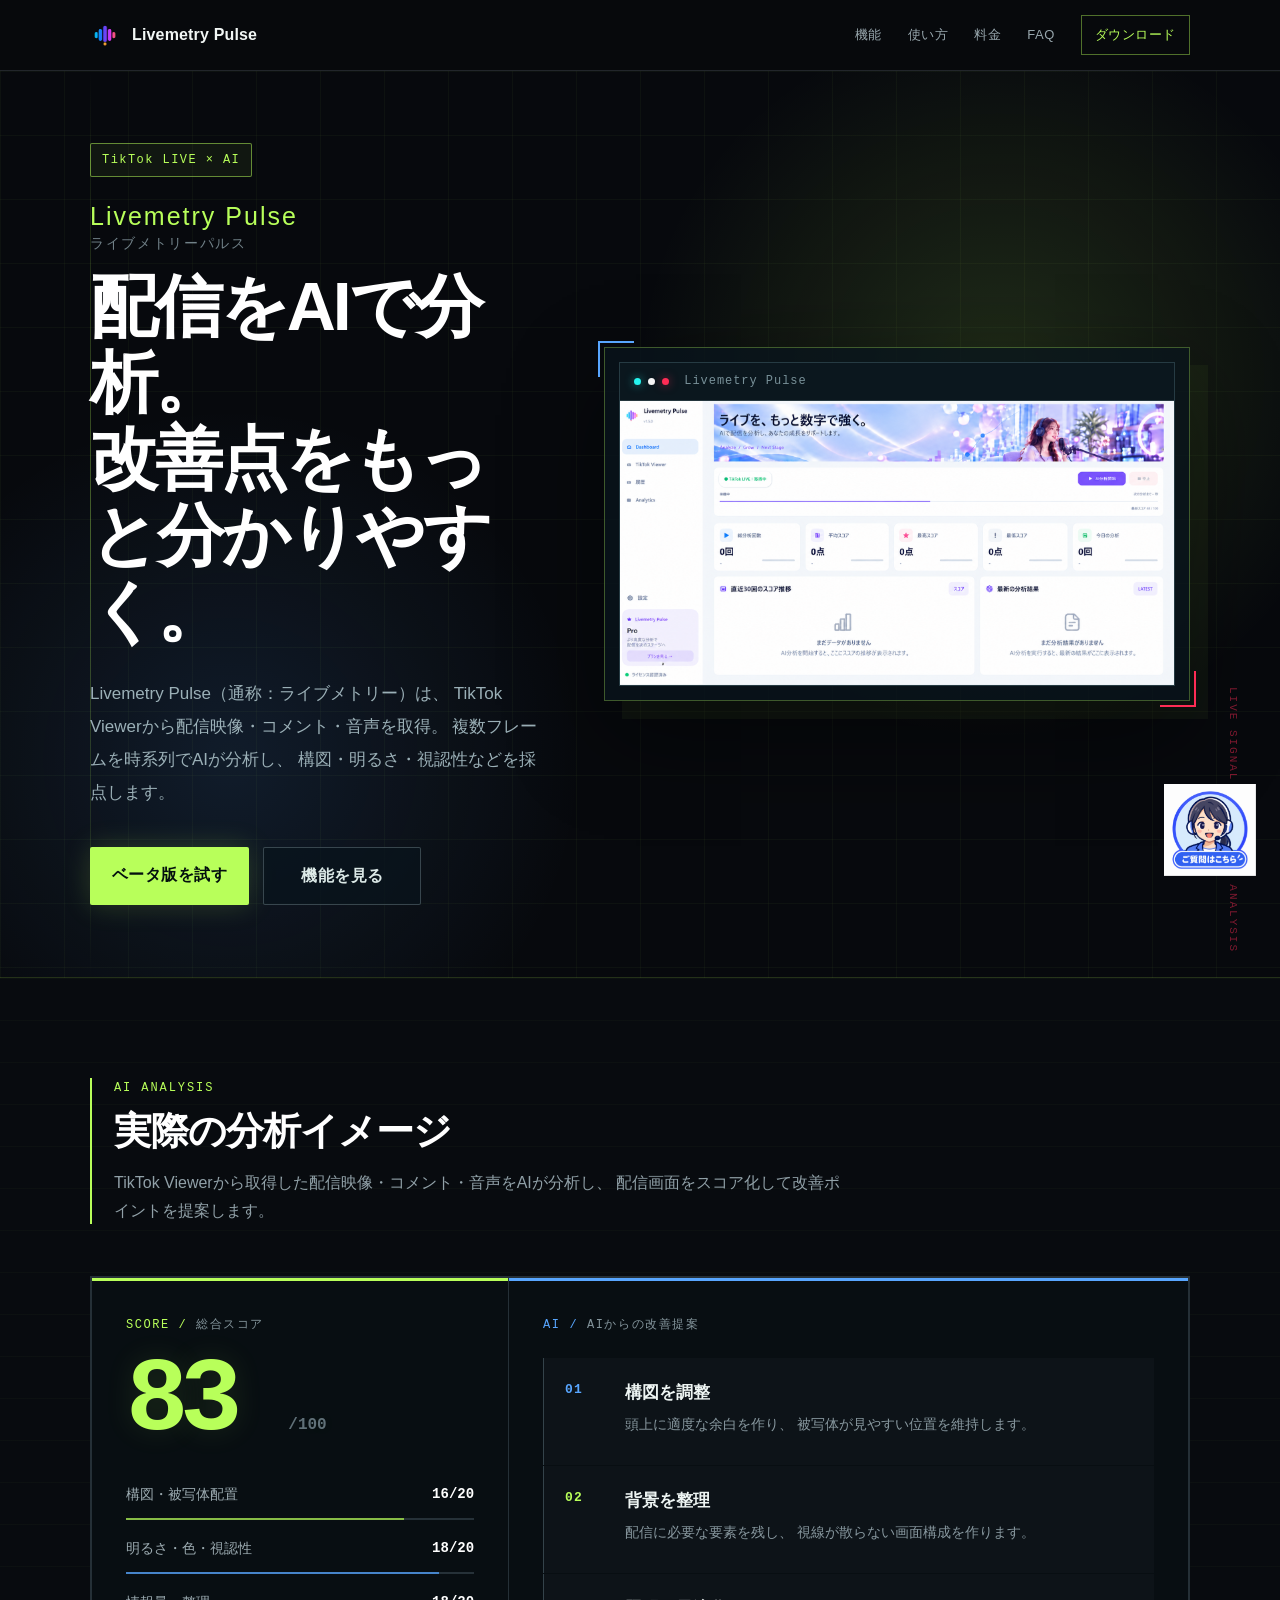
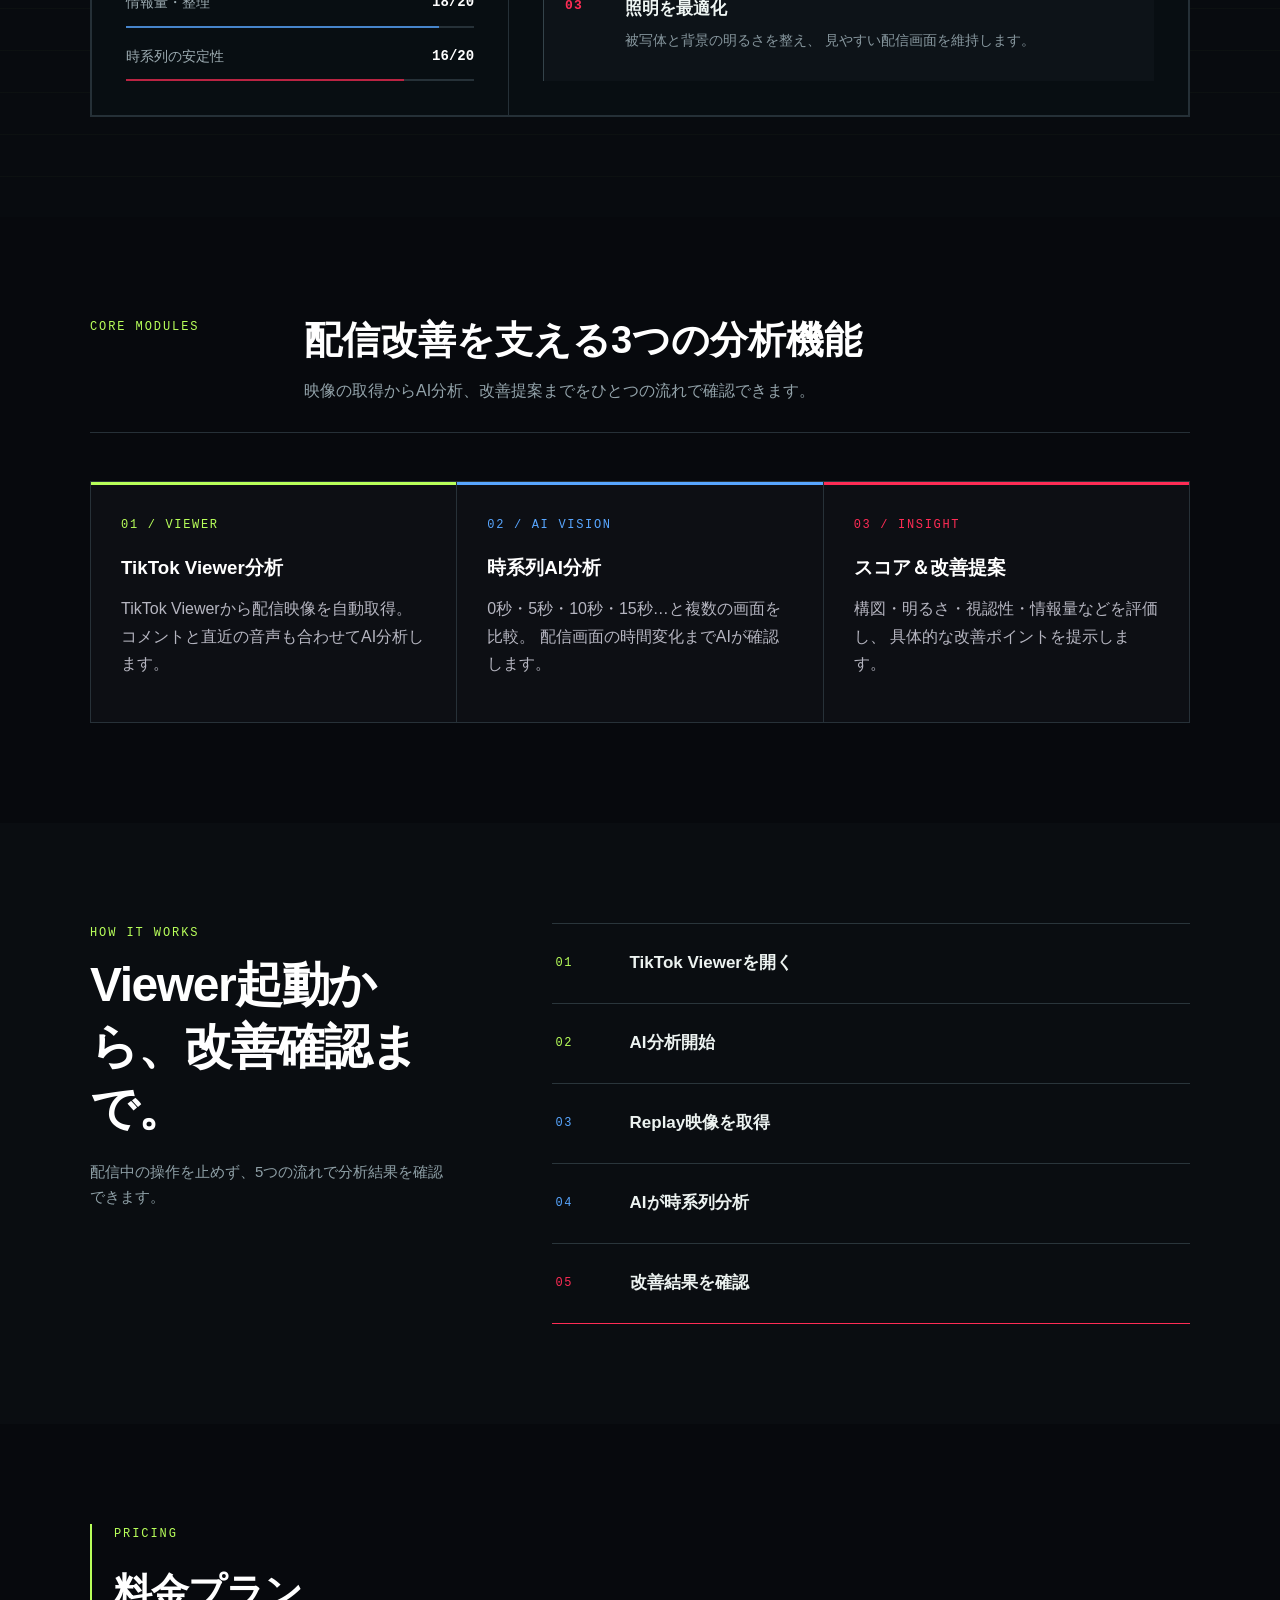
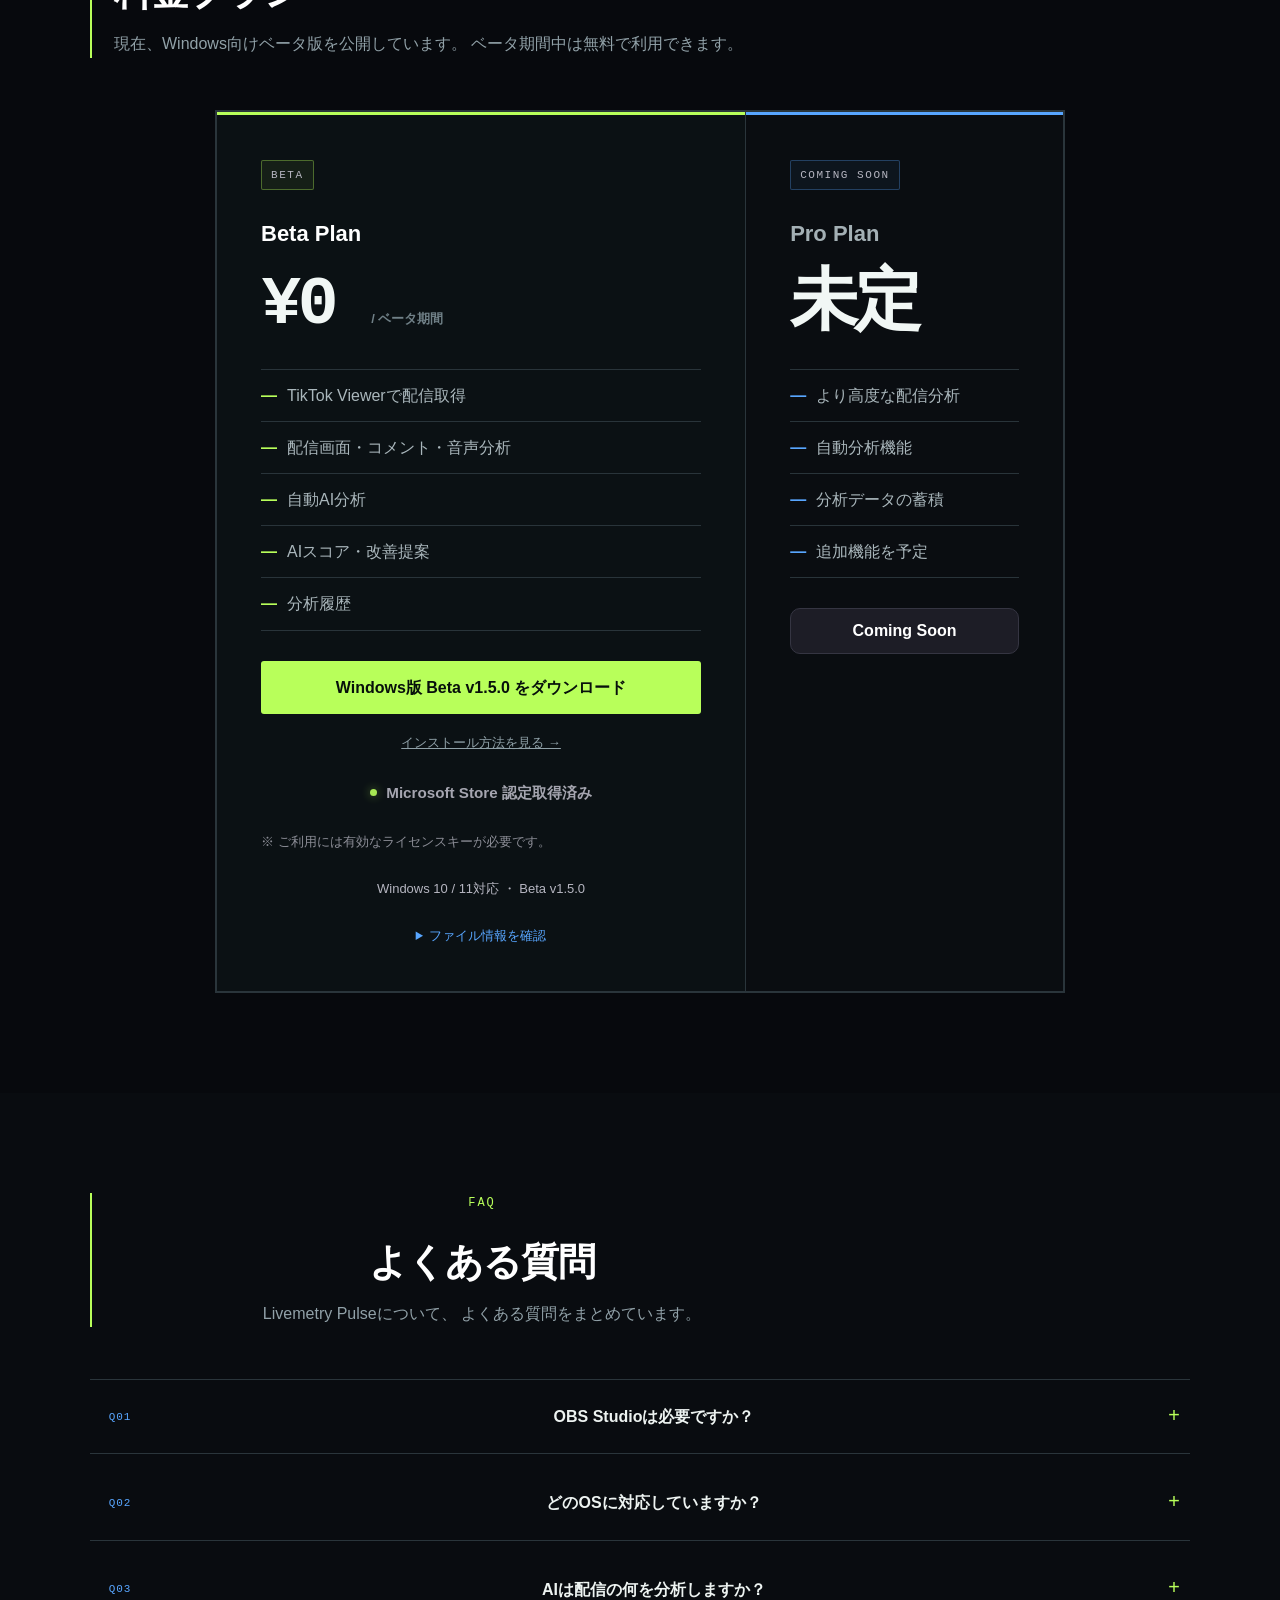
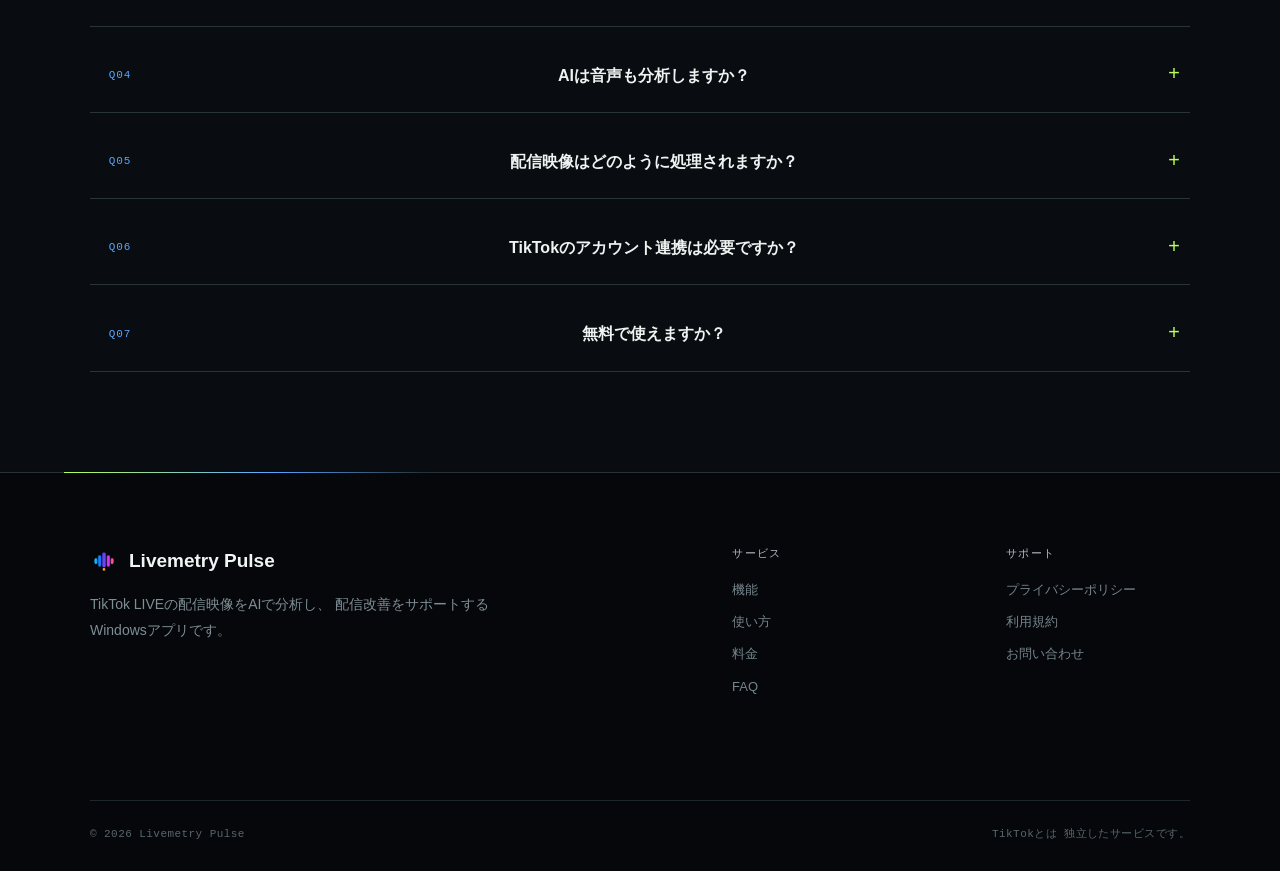
==== commit 179f9c6e: "Replace chat bubble button with assistant image" ====
--- a/index.html
+++ b/index.html
@@ -569,7 +569,9 @@
     <script src="chat.js"></script>
 
 <div class="chat-widget">
-    <button id="chat-toggle" class="chat-toggle" aria-label="チャットを開く">💬</button>
+    <button id="chat-toggle" class="chat-toggle" aria-label="AIチャットを開く">
+    <img src="assets/images/chat-assistant.png" alt="AIチャットはこちら">
+</button>
 
     <div id="chat-panel" class="chat-panel">
         <div class="chat-header">
@@ -593,3 +595,4 @@
 </html>
 
 
+
--- a/style.css
+++ b/style.css
@@ -2460,3 +2460,43 @@
     color: white;
     cursor: pointer;
 }
+
+.chat-message.bot {
+    background: #ffffff !important;
+    color: #111827 !important;
+    border: 1px solid #e5e7eb !important;
+}
+
+.chat-message.user {
+    color: #ffffff !important;
+}
+
+.chat-message.bot {
+    white-space: pre-wrap;
+}
+
+.chat-toggle {
+    position: fixed;
+    right: 24px;
+    bottom: 24px;
+    width: 92px;
+    height: 92px;
+    border: none;
+    background: transparent;
+    padding: 0;
+    cursor: pointer;
+    z-index: 1000;
+    box-shadow: none;
+}
+
+.chat-toggle img {
+    width: 100%;
+    height: 100%;
+    object-fit: contain;
+    display: block;
+}
+
+.chat-toggle:hover {
+    transform: scale(1.04);
+    transition: transform 0.2s ease;
+}
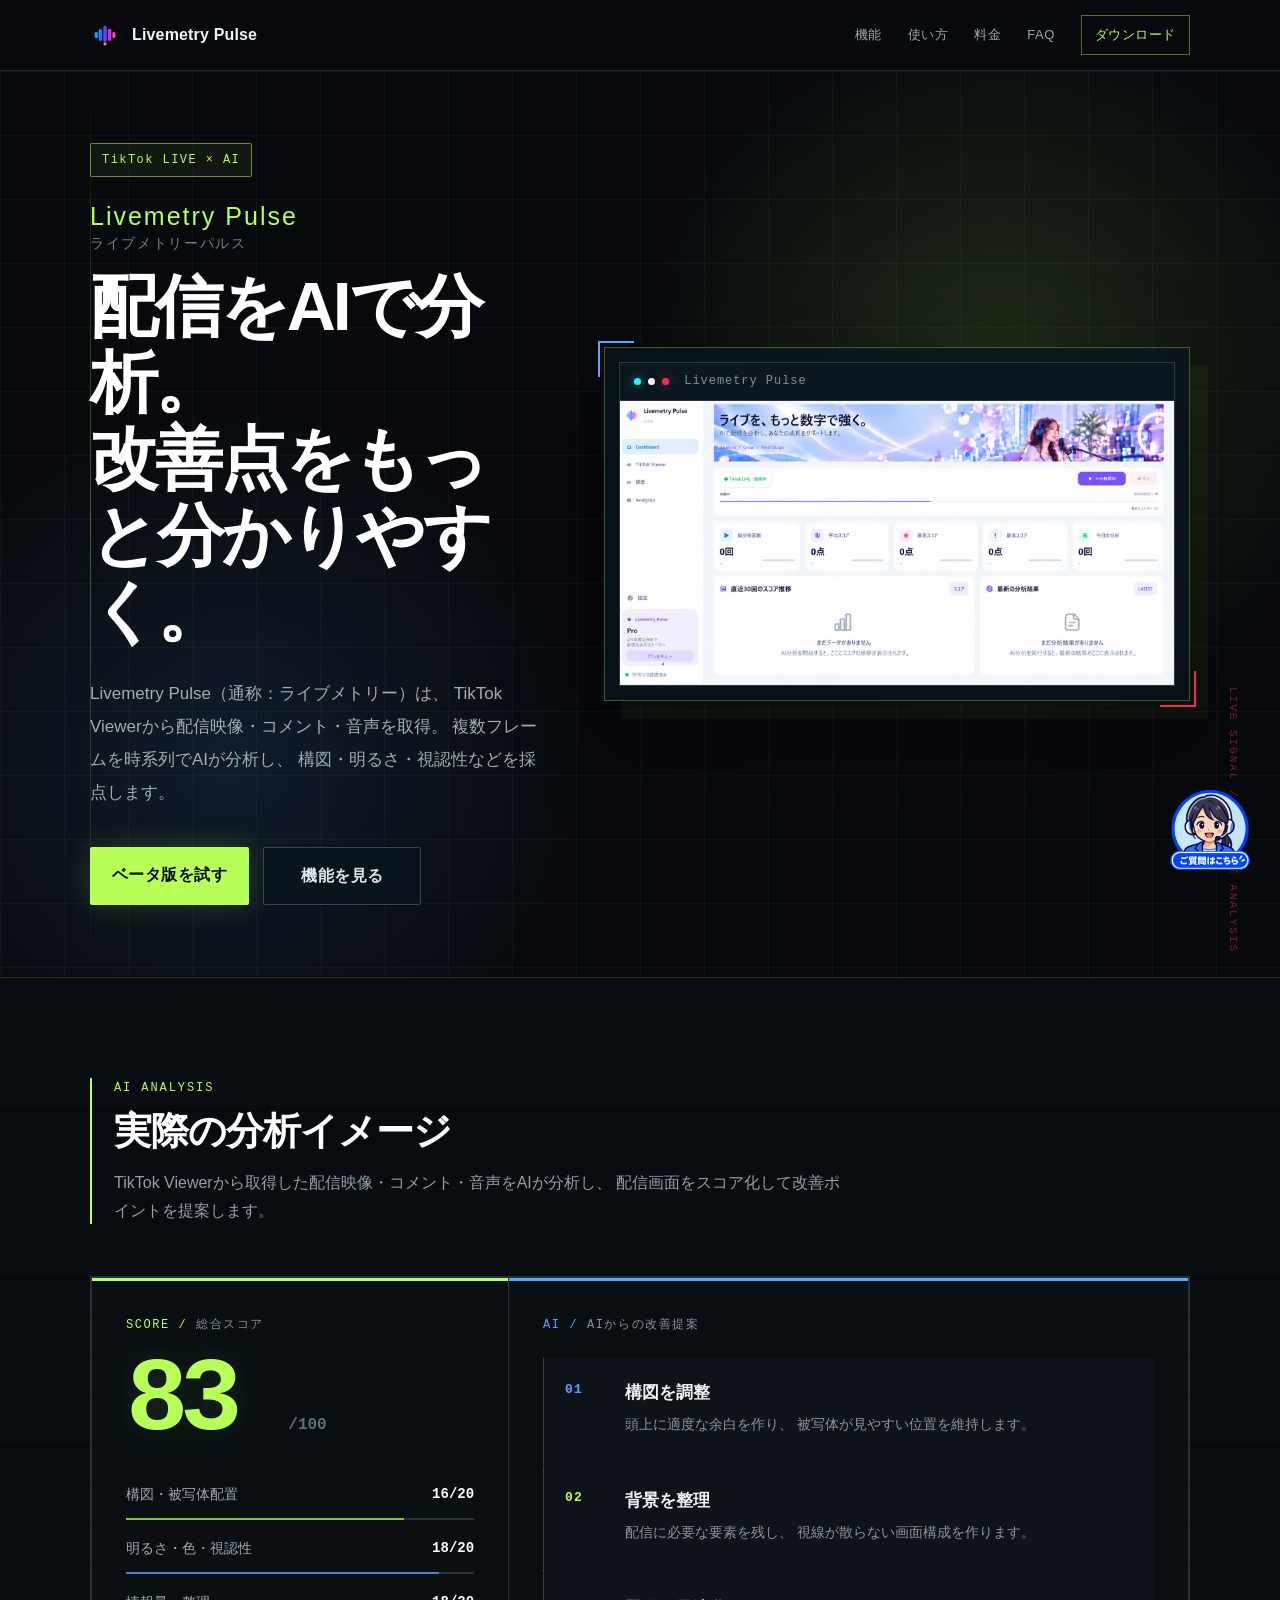
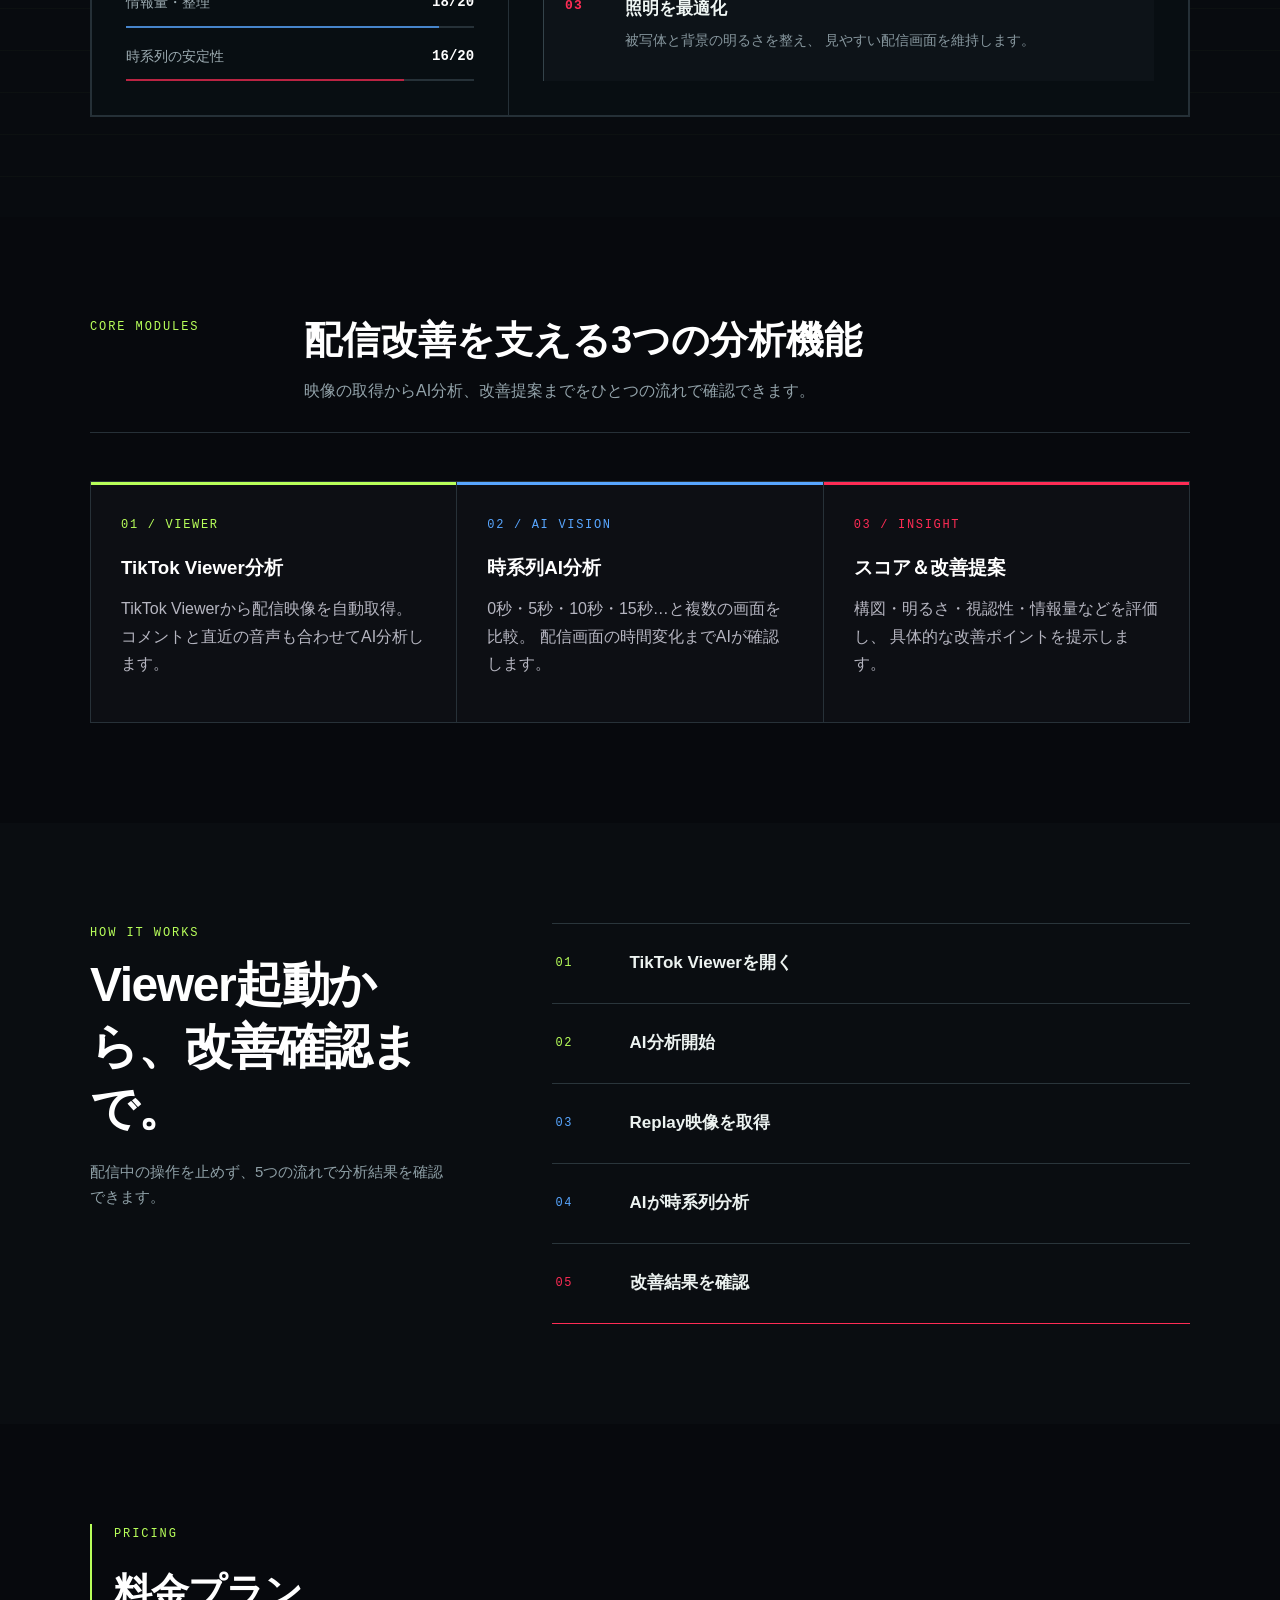
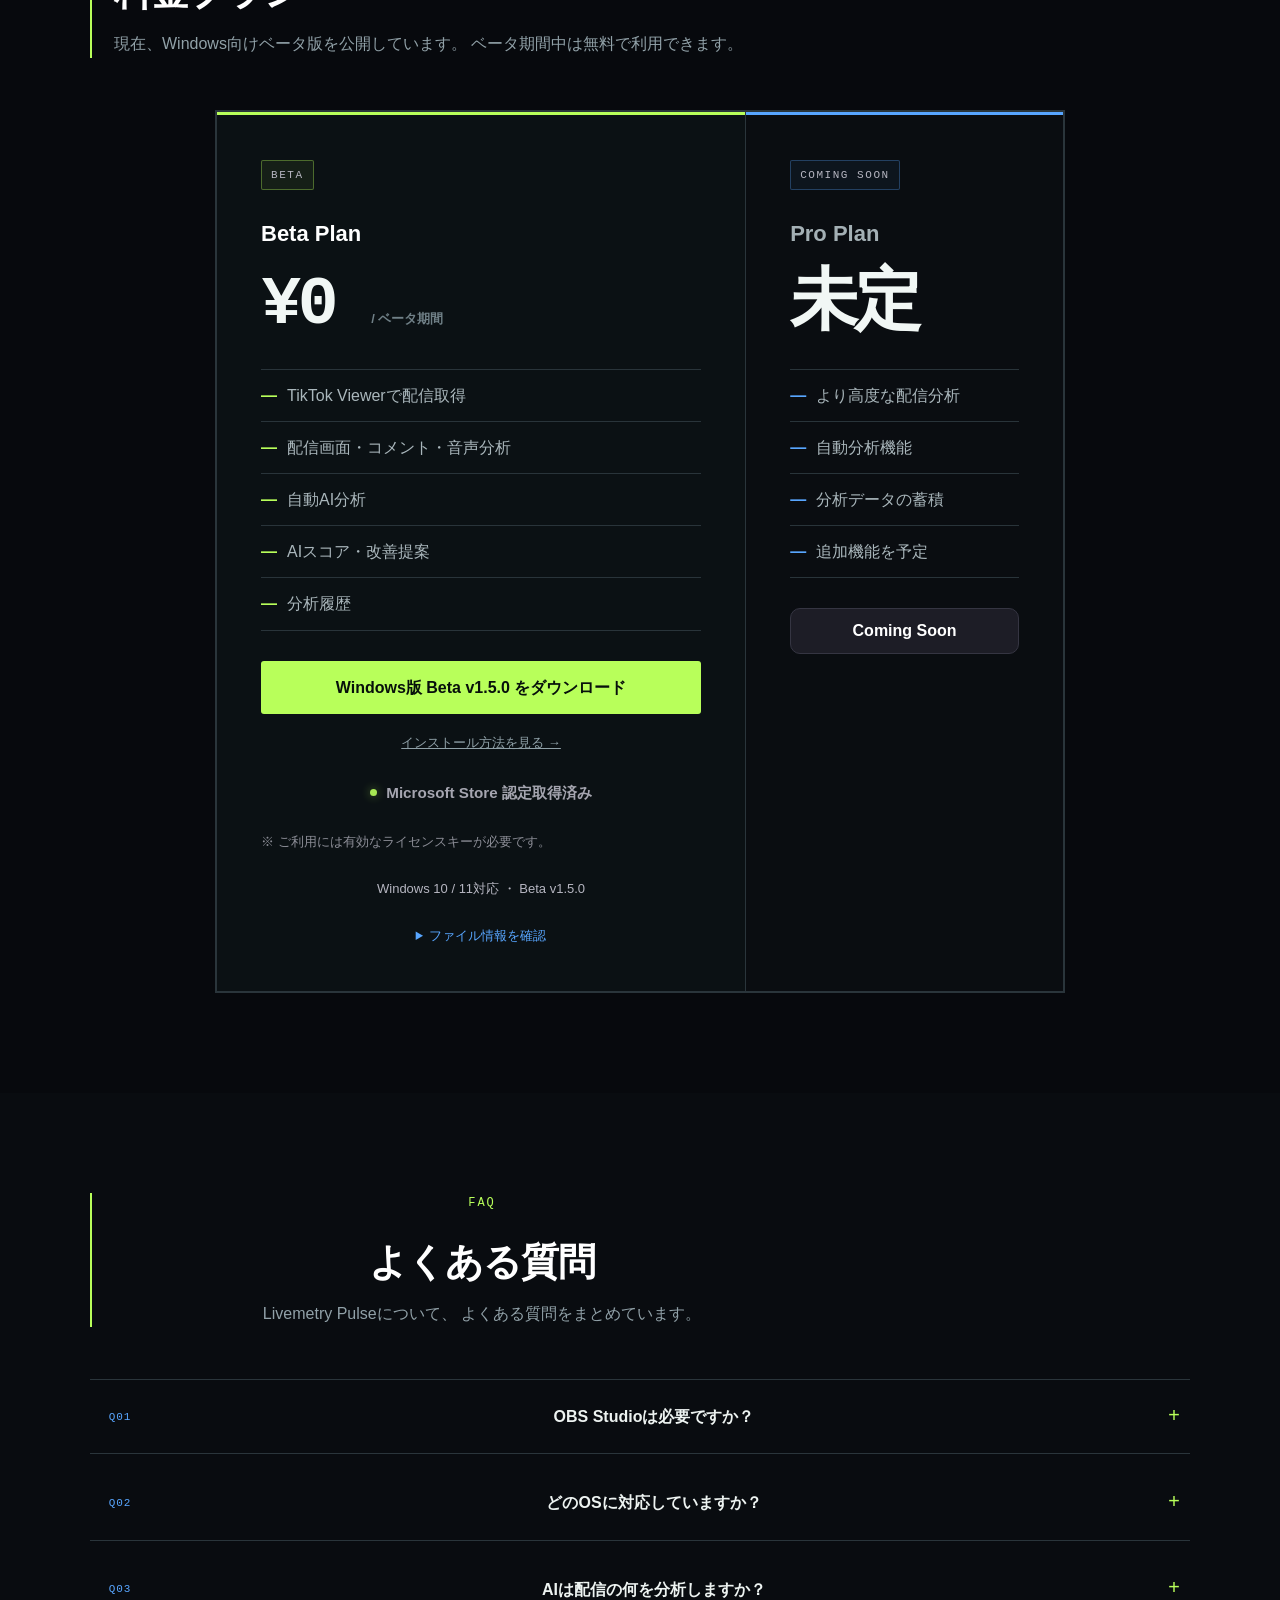
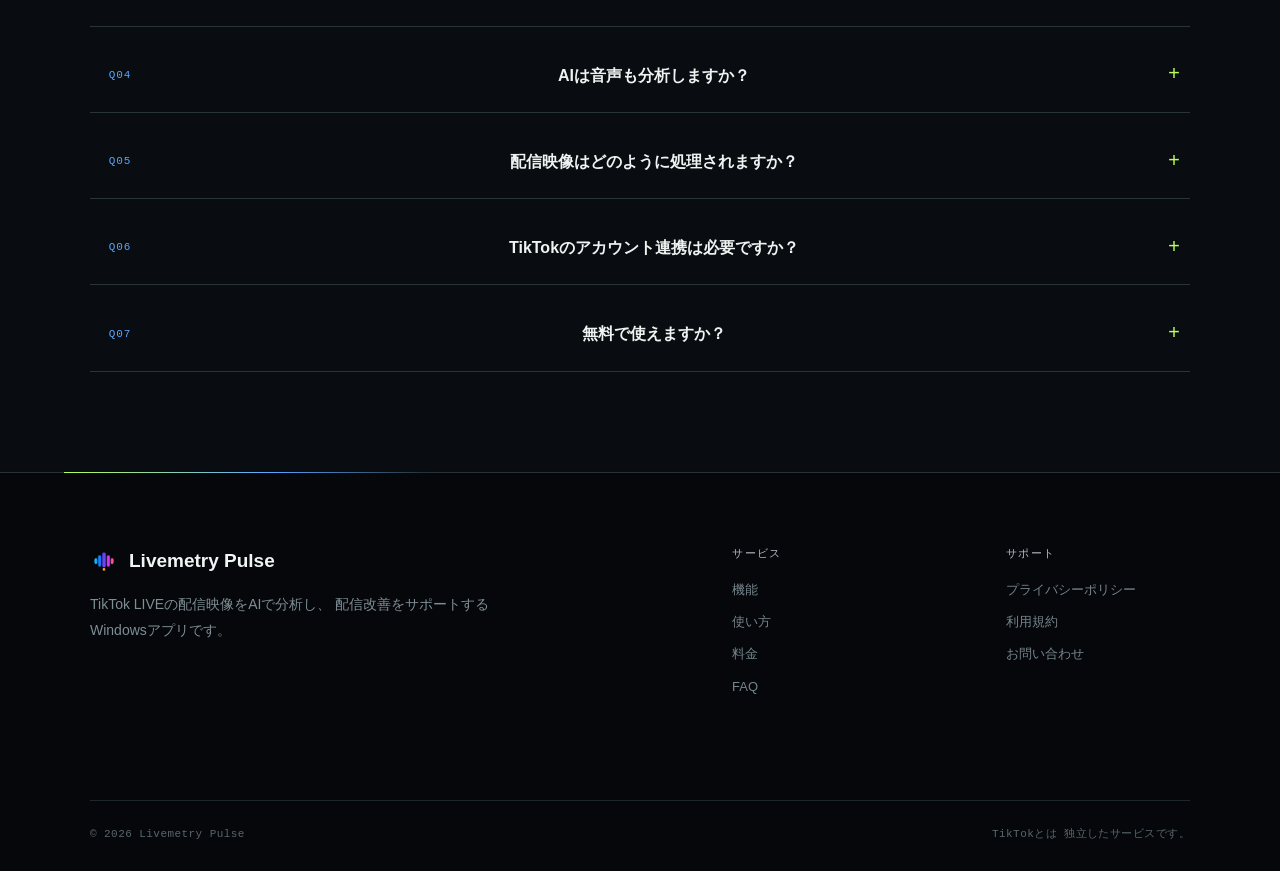
==== commit 04e16a9f: "Fix initial chat greeting size" ====
--- a/index.html
+++ b/index.html
@@ -580,9 +580,7 @@
         </div>
 
         <div id="chat-messages" class="chat-messages">
-            <div class="chat-message bot">
-                こんにちは。Livemetry Pulseについて質問できます。
-            </div>
+            <div id="chat-greeting" class="chat-message bot">こんにちは。Livemetry Pulseについて質問できます。</div>
         </div>
 
         <div class="chat-input-area">
@@ -596,3 +594,4 @@
 
 
 
+
--- a/style.css
+++ b/style.css
@@ -2500,3 +2500,99 @@
     transform: scale(1.04);
     transition: transform 0.2s ease;
 }
+
+.chat-messages {
+    display: flex !important;
+    flex-direction: column !important;
+    align-items: stretch !important;
+    gap: 12px !important;
+}
+
+.chat-message {
+    width: fit-content !important;
+    height: auto !important;
+    min-height: 0 !important;
+    padding: 12px 14px !important;
+    line-height: 1.6 !important;
+    text-align: left !important;
+}
+
+.chat-message.bot {
+    align-self: flex-start !important;
+    max-width: 82% !important;
+}
+
+.chat-message.user {
+    align-self: flex-end !important;
+    max-width: 82% !important;
+}
+
+/* Chat message layout final fix */
+#chat-messages {
+    display: flex !important;
+    flex-direction: column !important;
+    align-items: flex-start !important;
+    justify-content: flex-start !important;
+    gap: 12px !important;
+}
+
+#chat-messages .chat-message {
+    display: block !important;
+    flex: 0 0 auto !important;
+    width: auto !important;
+    min-width: 0 !important;
+    height: auto !important;
+    min-height: 0 !important;
+    max-width: 78% !important;
+    margin: 0 !important;
+    padding: 12px 14px !important;
+    line-height: 1.55 !important;
+    text-align: left !important;
+    white-space: pre-wrap !important;
+}
+
+#chat-messages .chat-message.bot {
+    align-self: flex-start !important;
+    background: #ffffff !important;
+    color: #111827 !important;
+}
+
+#chat-messages .chat-message.user {
+    align-self: flex-end !important;
+    margin-left: auto !important;
+    background: #7c3aed !important;
+    color: #ffffff !important;
+}
+
+/* Chat greeting final adjustment */
+#chat-messages > .chat-message.bot {
+    width: fit-content !important;
+    max-width: 72% !important;
+    padding: 10px 14px !important;
+    text-align: left !important;
+    align-self: flex-start !important;
+}
+
+#chat-messages > .chat-message.bot:first-child {
+    width: fit-content !important;
+    max-width: 72% !important;
+    text-align: left !important;
+}
+
+.chat-messages {
+    align-items: flex-start !important;
+}
+
+#chat-greeting {
+    display: block !important;
+    width: 210px !important;
+    max-width: 210px !important;
+    height: auto !important;
+    min-height: 0 !important;
+    align-self: flex-start !important;
+    margin: 0 !important;
+    padding: 10px 14px !important;
+    text-align: left !important;
+    line-height: 1.6 !important;
+    white-space: normal !important;
+}
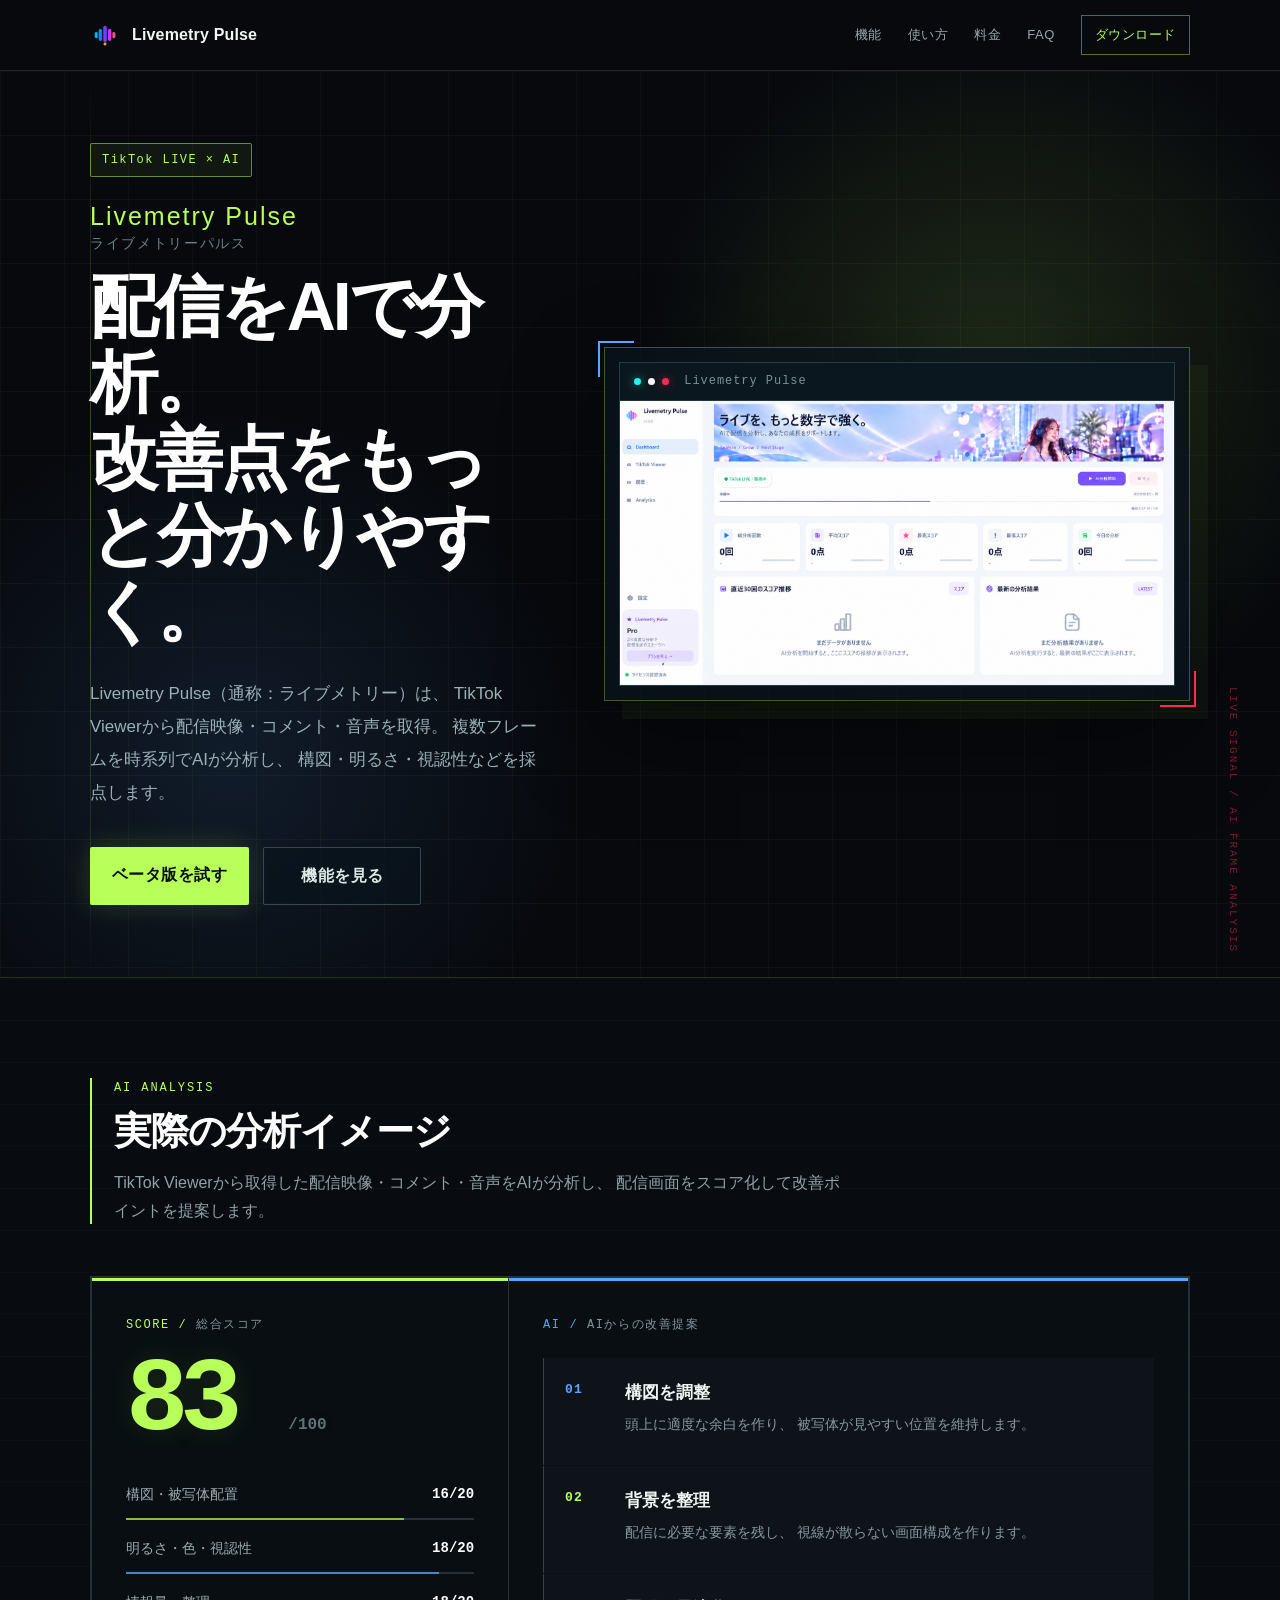
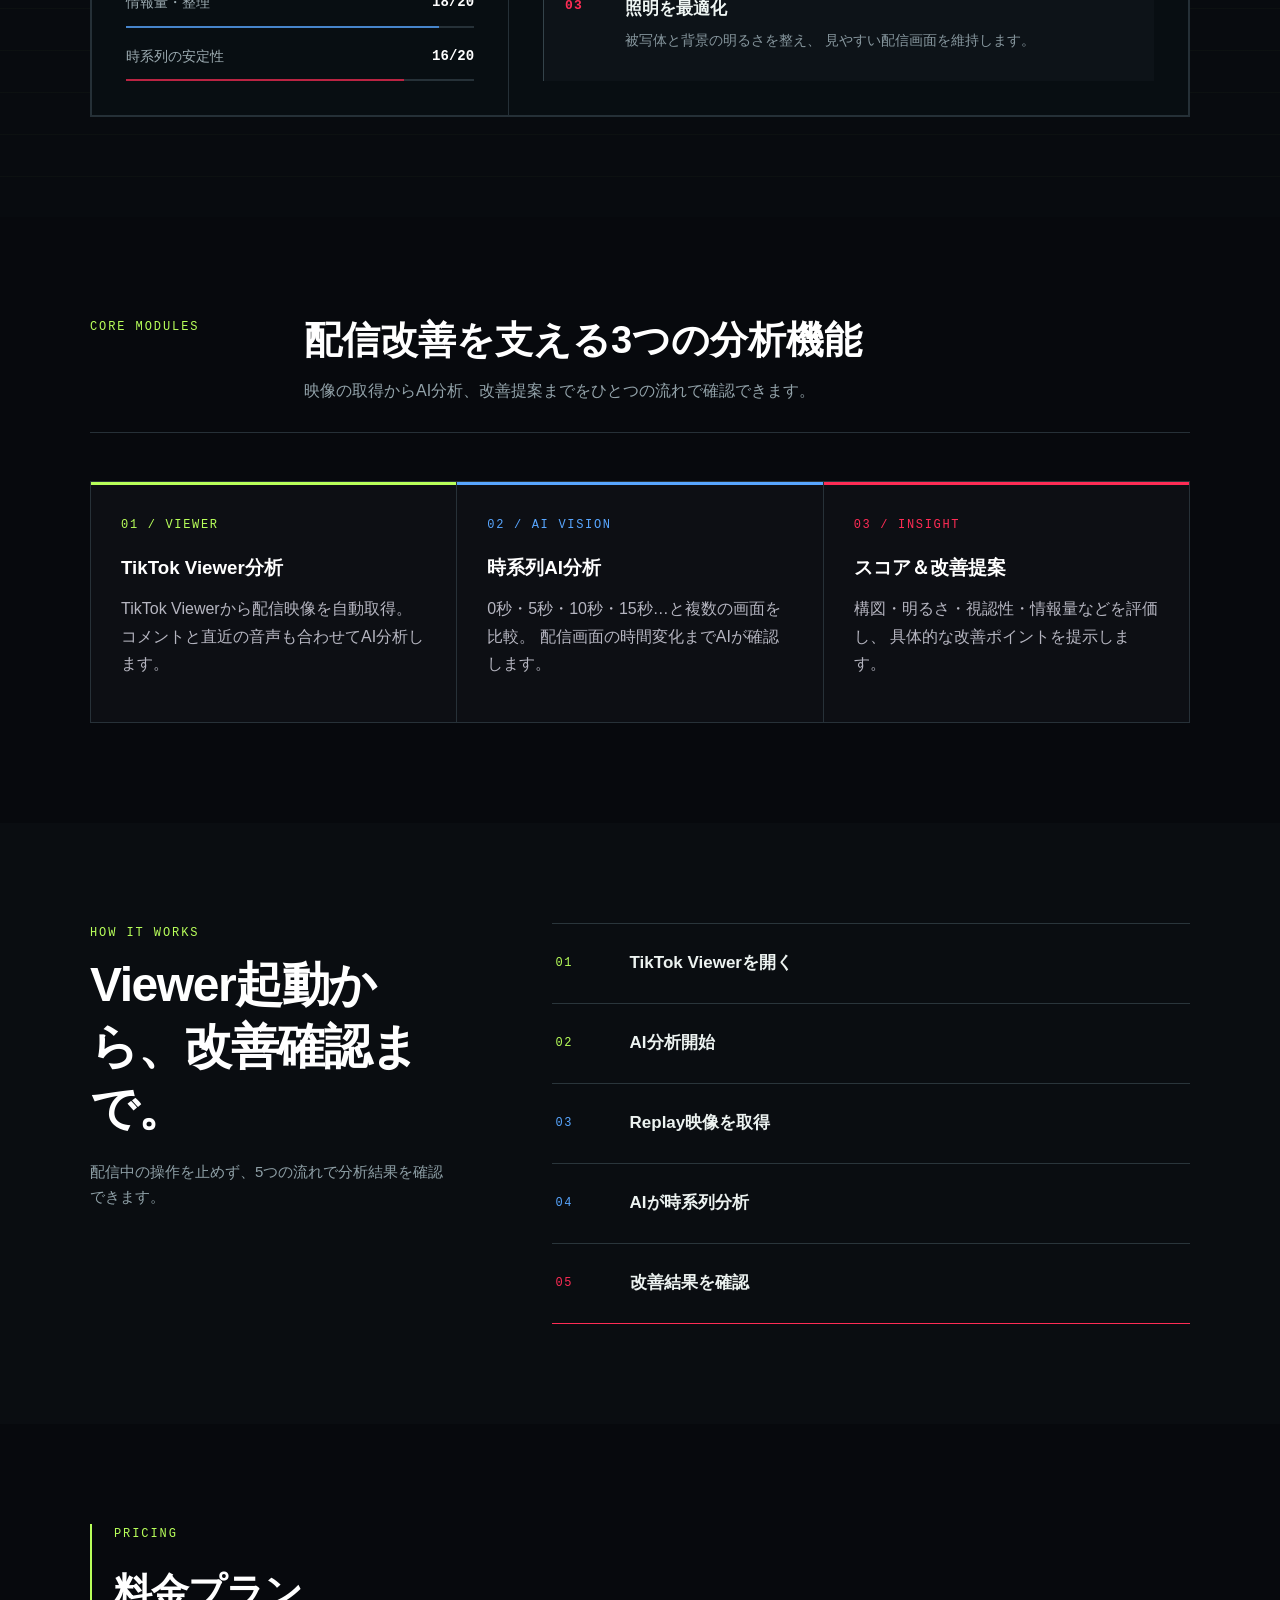
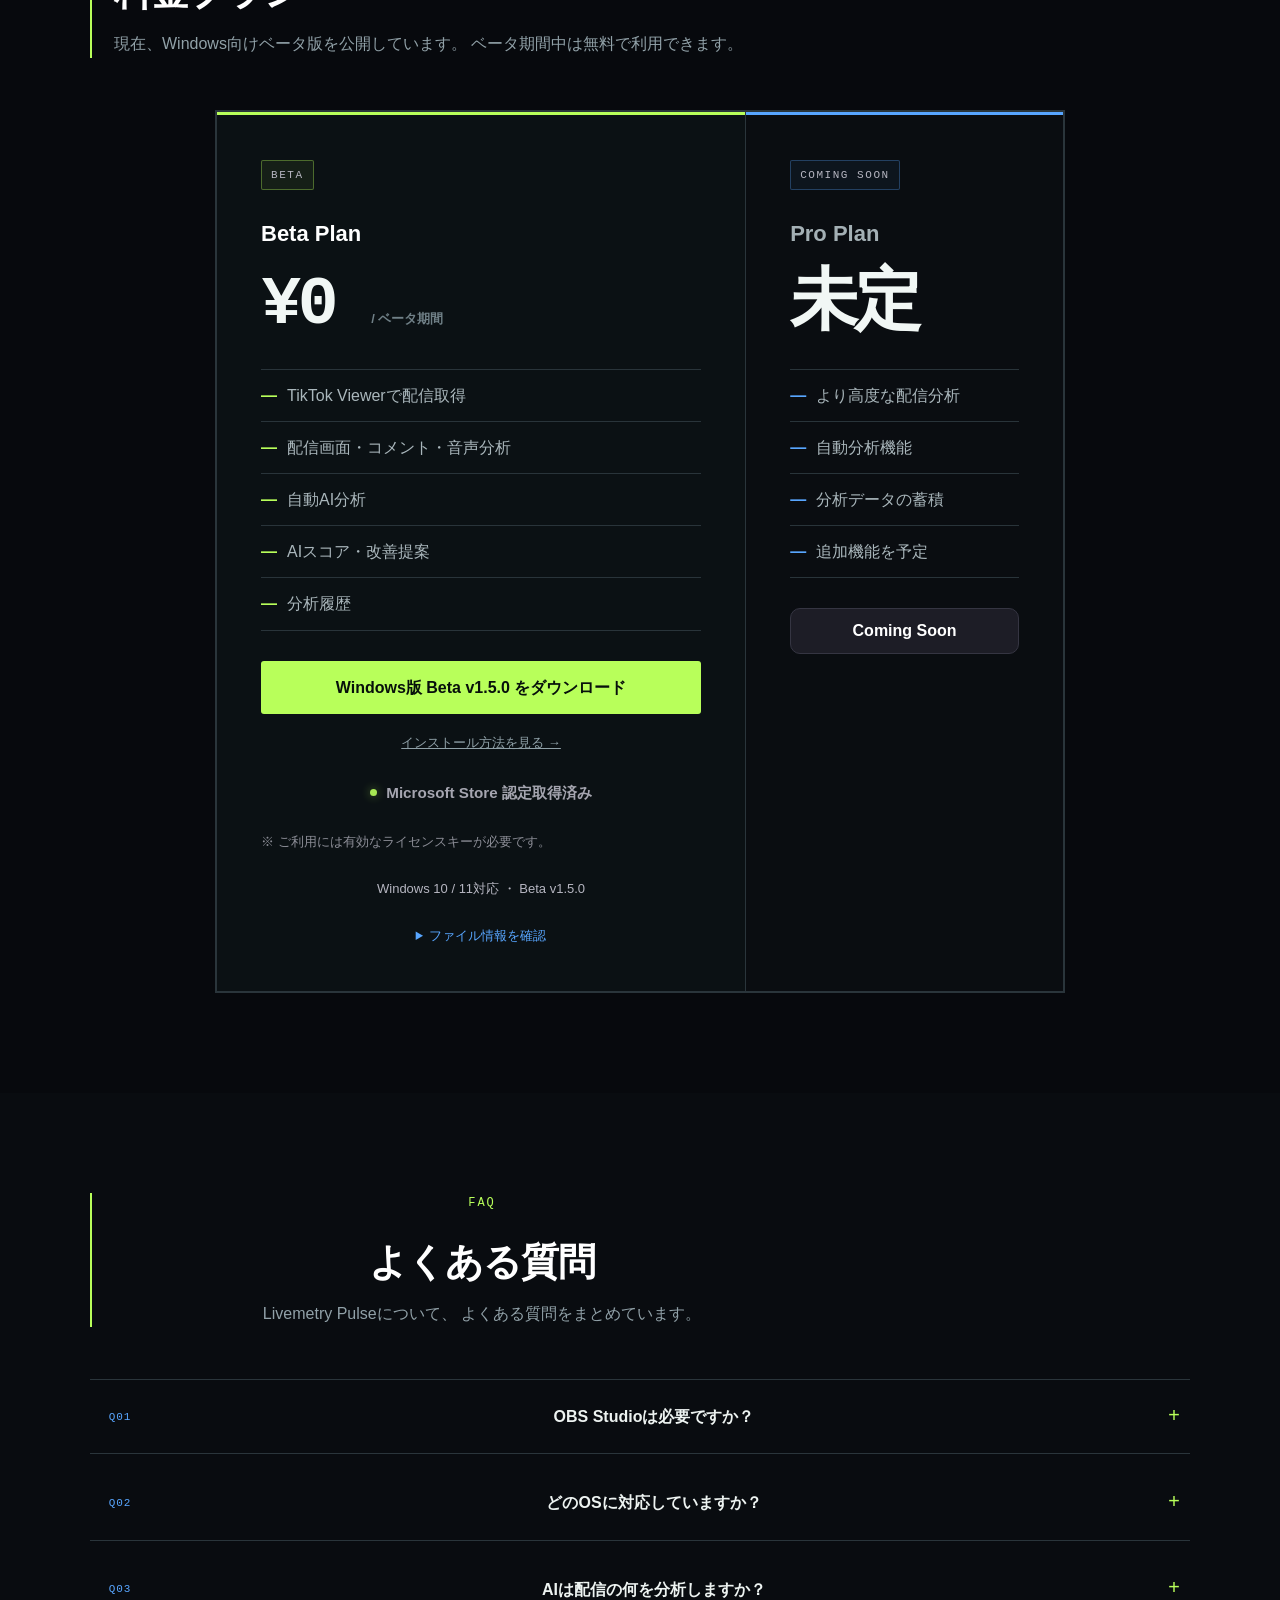
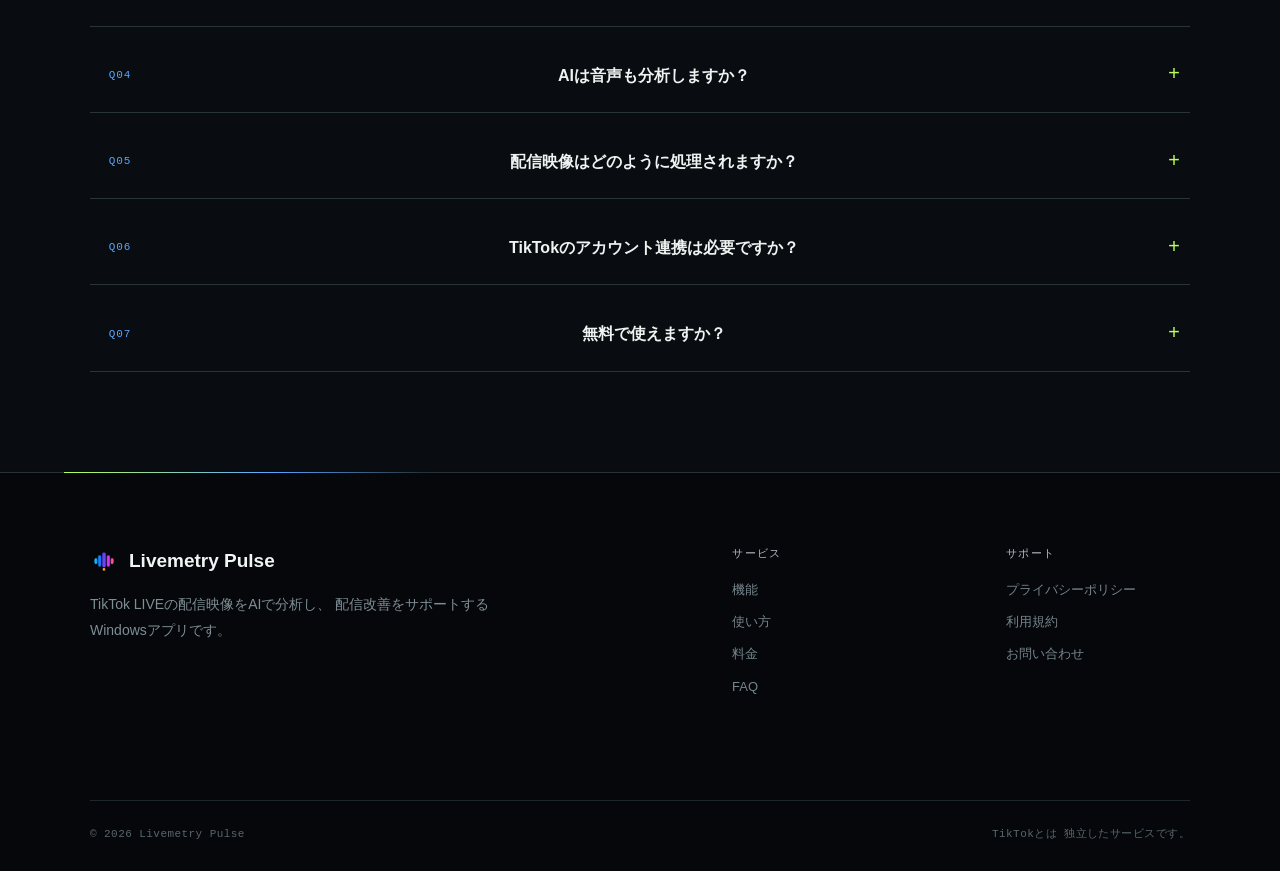
==== commit b04d0d4c: "Temporarily remove AI chat widget" ====
--- a/index.html
+++ b/index.html
@@ -566,32 +566,11 @@
     </footer>
 
     <script src="script.js"></script>
-    <script src="chat.js"></script>
-
-<div class="chat-widget">
-    <button id="chat-toggle" class="chat-toggle" aria-label="AIチャットを開く">
-    <img src="assets/images/chat-assistant.png" alt="AIチャットはこちら">
-</button>
-
-    <div id="chat-panel" class="chat-panel">
-        <div class="chat-header">
-            <strong>Livemetry AI</strong>
-            <button id="chat-close" class="chat-close">×</button>
-        </div>
-
-        <div id="chat-messages" class="chat-messages">
-            <div id="chat-greeting" class="chat-message bot">こんにちは。Livemetry Pulseについて質問できます。</div>
-        </div>
-
-        <div class="chat-input-area">
-            <input id="chat-input" type="text" placeholder="質問を入力…">
-            <button id="chat-send">送信</button>
-        </div>
-    </div>
-</div>
+
 </body>
 </html>
 
 
 
 
+
--- a/style.css
+++ b/style.css
@@ -2596,3 +2596,61 @@
     line-height: 1.6 !important;
     white-space: normal !important;
 }
+
+.chat-quick-questions {
+    display: flex;
+    gap: 6px;
+    padding: 8px 12px;
+    overflow-x: auto;
+    background: #f8fafc;
+    border-top: 1px solid #e5e7eb;
+}
+
+.chat-quick-questions button {
+    flex: 0 0 auto;
+    border: 1px solid #7c3aed;
+    background: #ffffff;
+    color: #7c3aed;
+    border-radius: 999px;
+    padding: 6px 10px;
+    font-size: 12px;
+    cursor: pointer;
+}
+
+.chat-quick-questions button:hover {
+    background: #7c3aed;
+    color: #ffffff;
+}
+
+.chat-quick-questions {
+    gap: 8px !important;
+    padding: 10px 14px !important;
+}
+
+.chat-quick-questions button {
+    padding: 7px 12px !important;
+    font-size: 11.5px !important;
+    white-space: nowrap !important;
+}
+
+.chat-contact-guide {
+    display: flex !important;
+    flex-direction: column !important;
+    gap: 10px !important;
+}
+
+.chat-contact-button {
+    display: inline-block;
+    width: fit-content;
+    padding: 8px 14px;
+    background: #7c3aed;
+    color: #ffffff !important;
+    border-radius: 999px;
+    text-decoration: none;
+    font-size: 13px;
+    font-weight: 600;
+}
+
+.chat-contact-button:hover {
+    opacity: 0.9;
+}
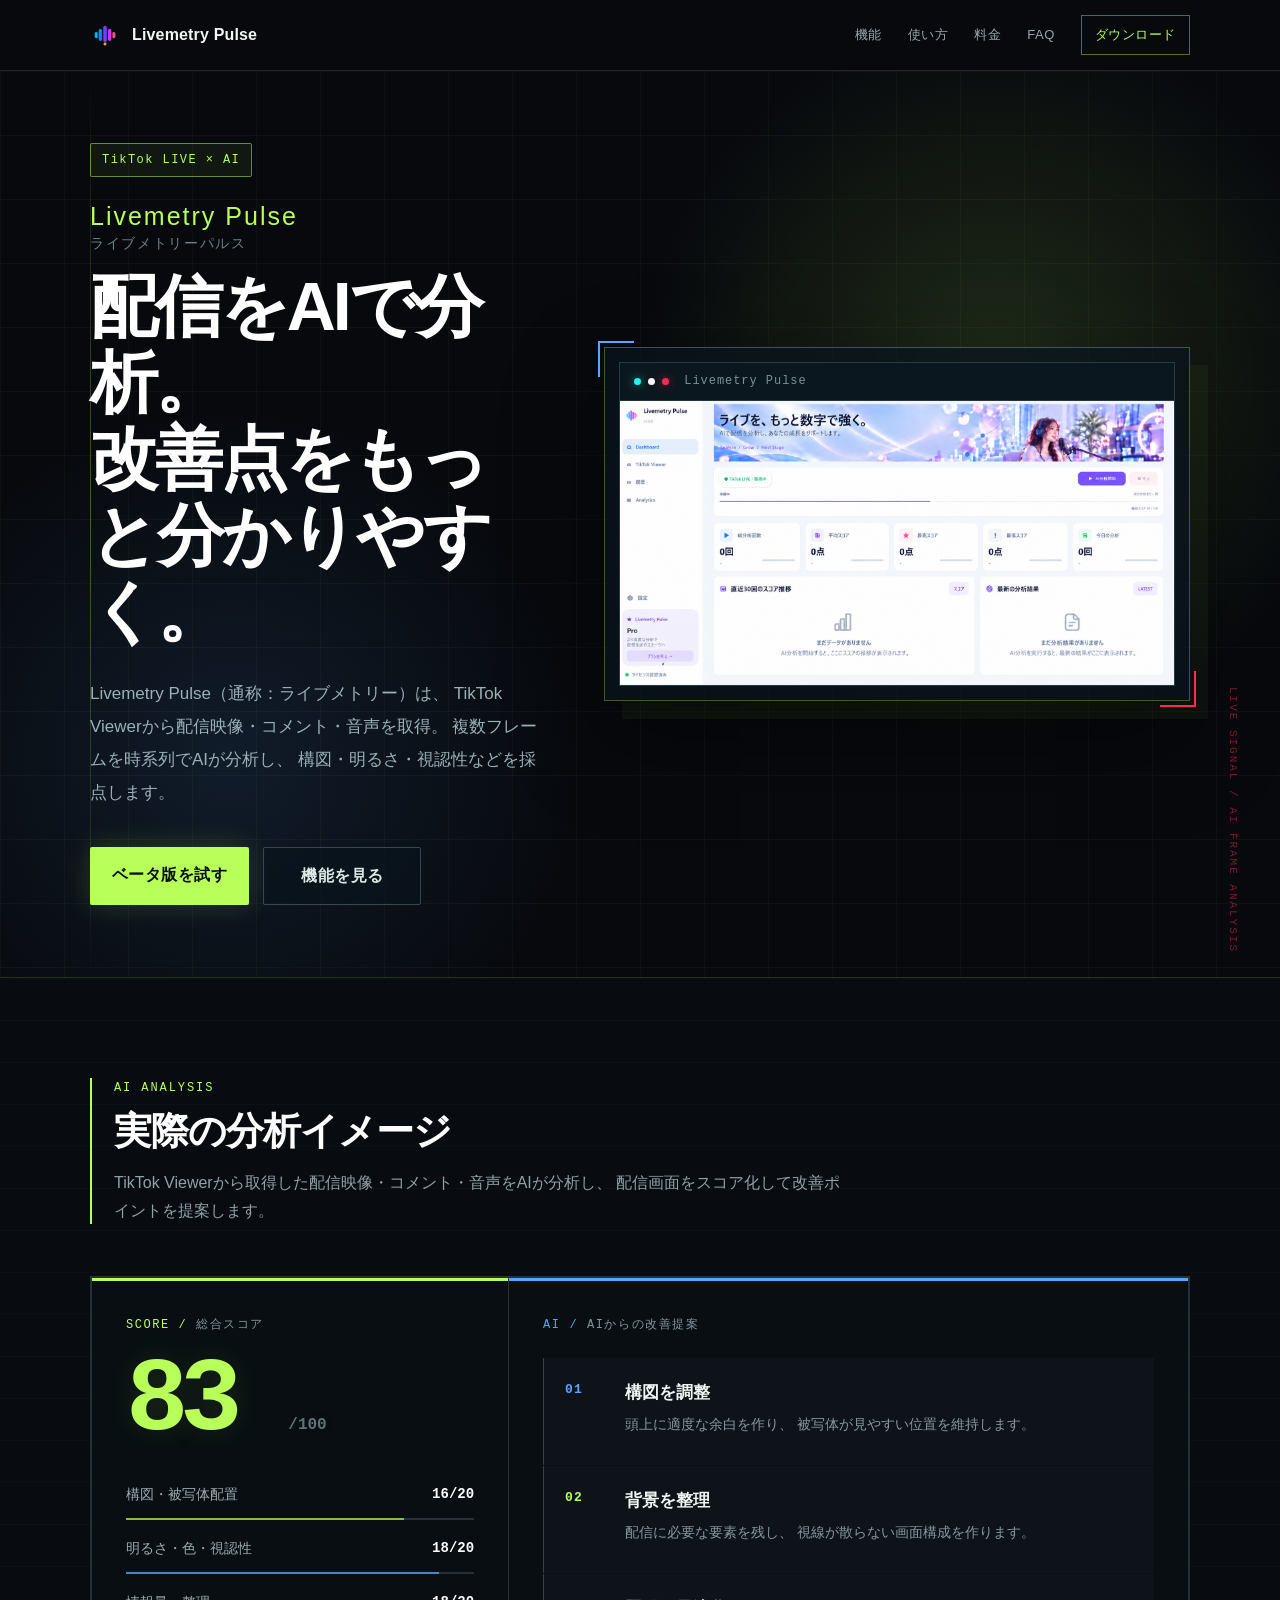
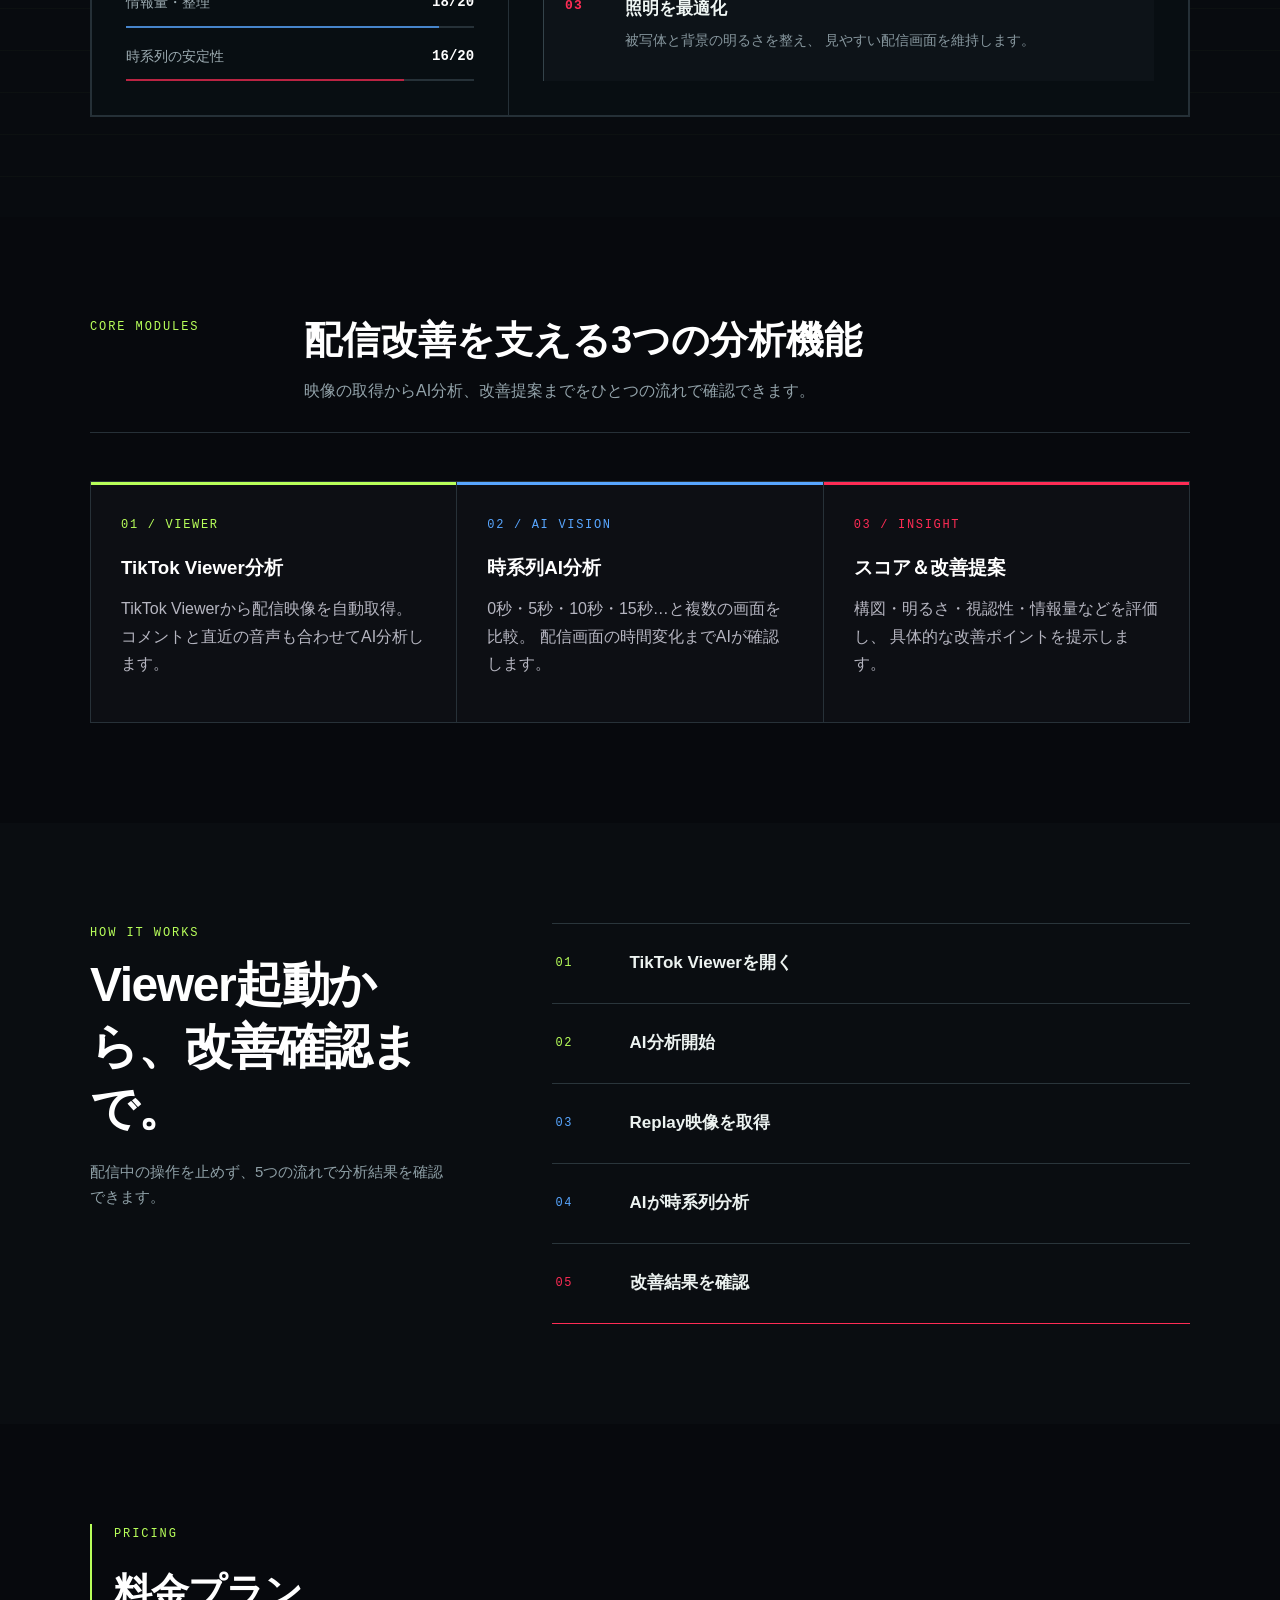
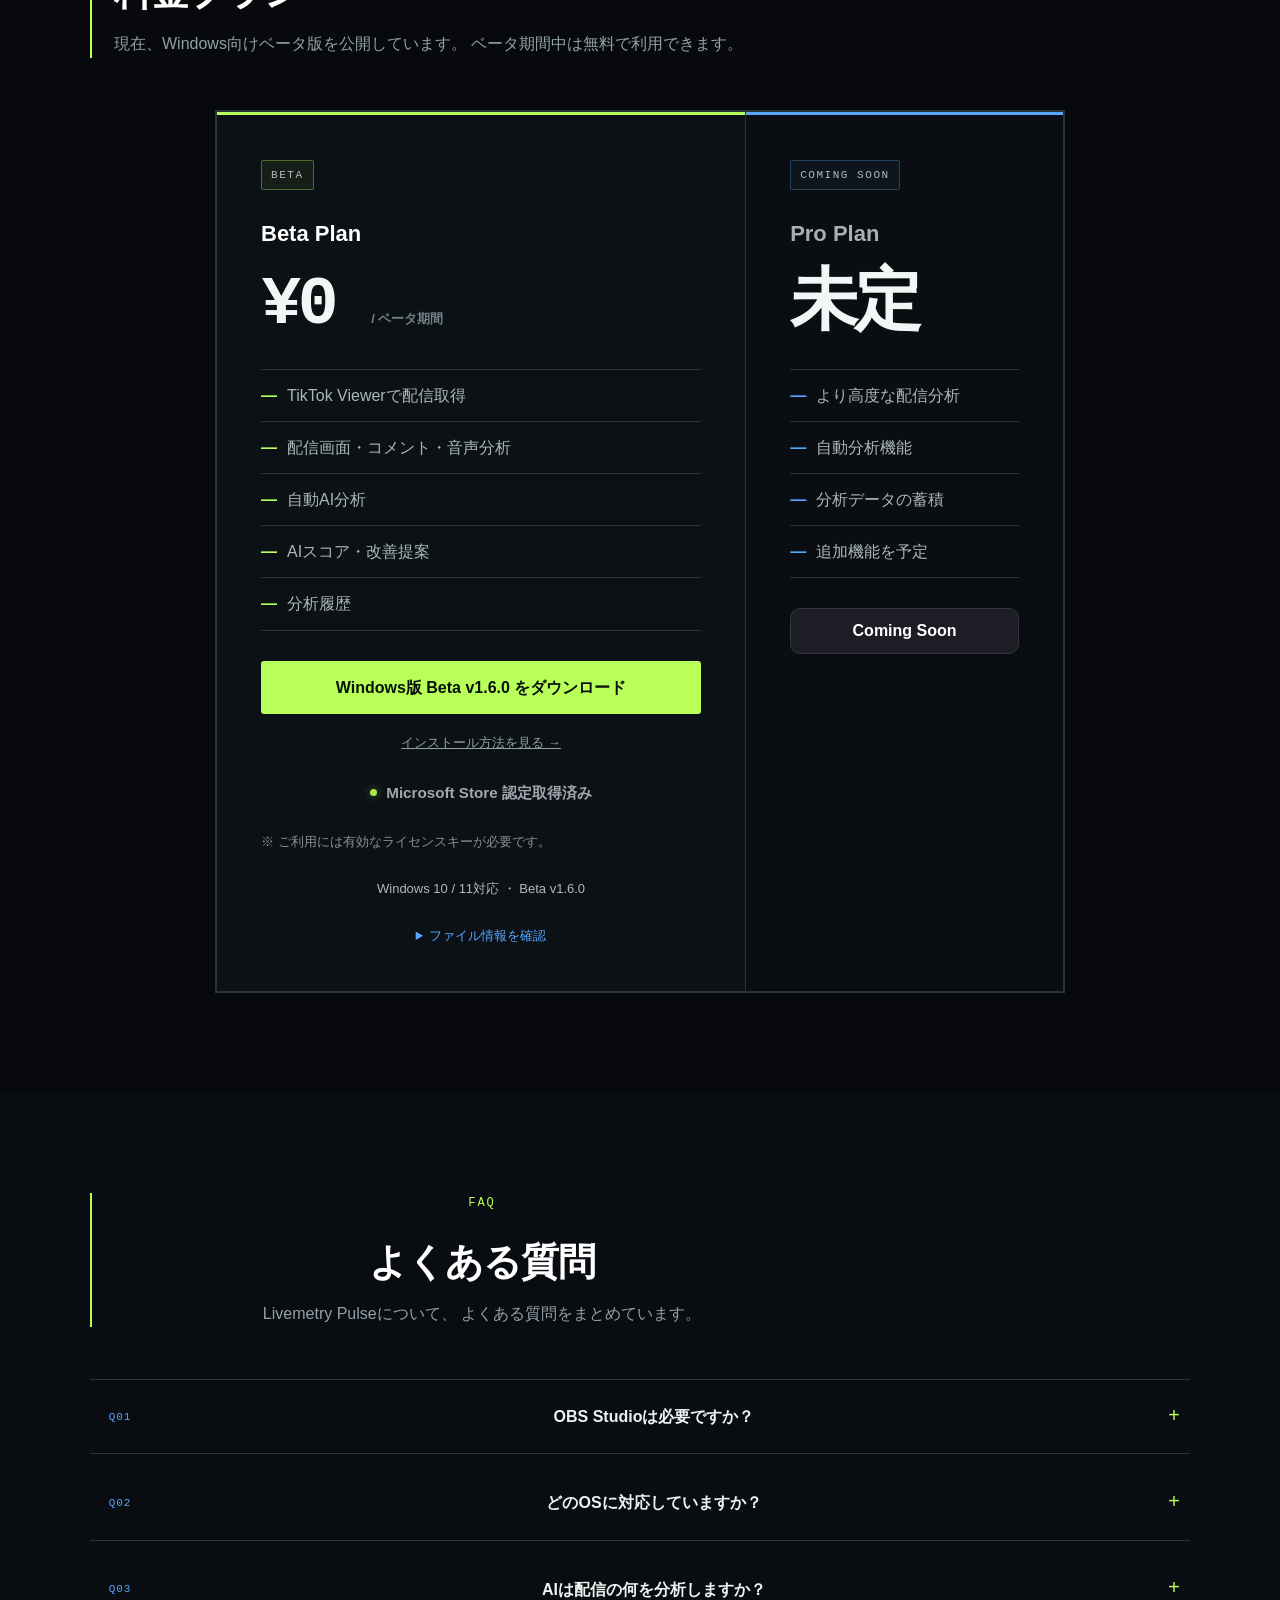
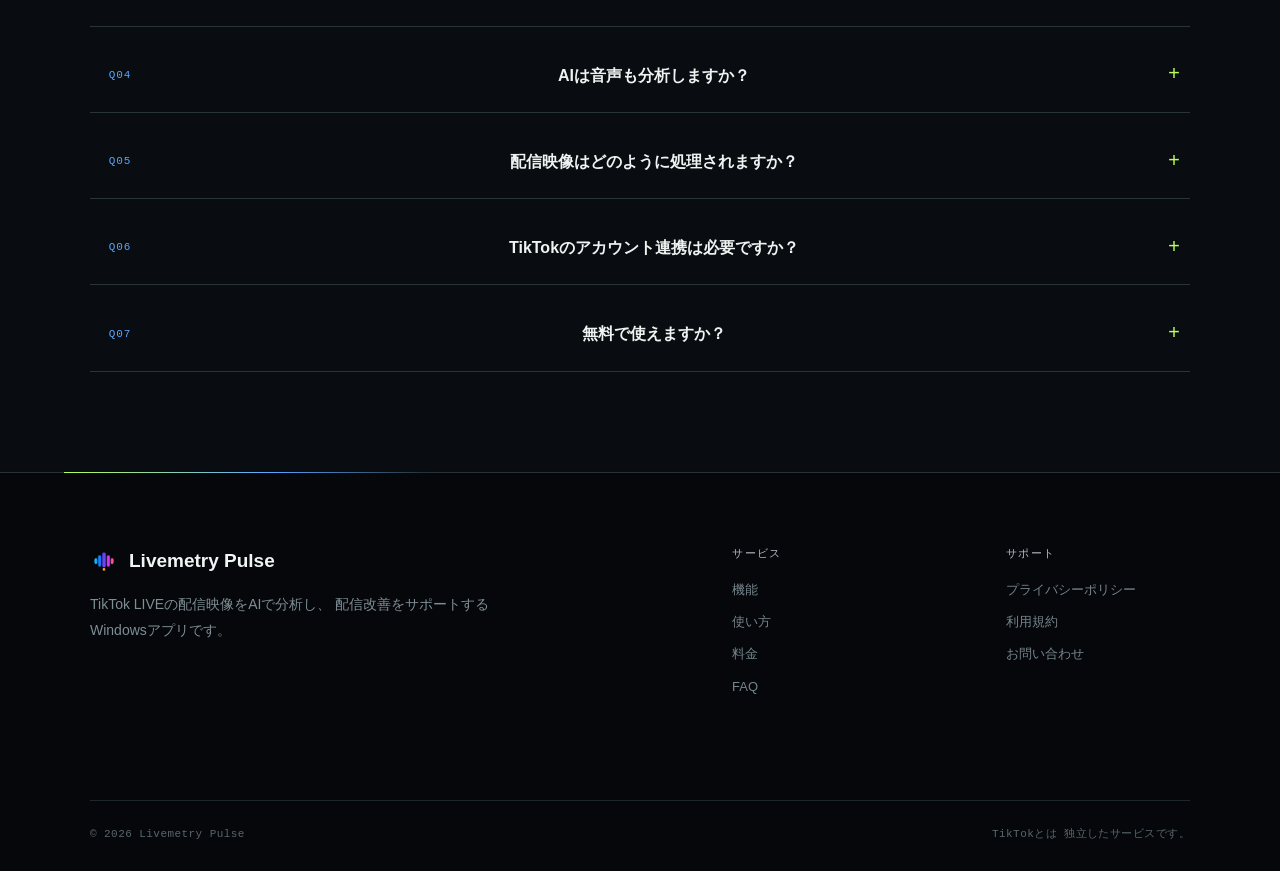
==== commit 3c9abd9d: "Update download links for v1.6.0" ====
--- a/index.html
+++ b/index.html
@@ -1,4 +1,4 @@
-﻿<!DOCTYPE html>
+<!DOCTYPE html>
 <html lang="ja">
 <head>
     <meta charset="UTF-8">
@@ -351,9 +351,9 @@
 
                                 <a
                                     class="button primary plan-button"
-                                    href="https://github.com/YamashitaShogo/AI-TikTok-LIVE-Analyzer/releases/download/v1.5.0/LivemetryPulse-Setup-v1.5.0.exe"
+                                    href="https://github.com/YamashitaShogo/AI-TikTok-LIVE-Analyzer/releases/download/v1.6.0/LivemetryPulse-Setup-v1.6.0.exe"
                                 >
-                                    Windows版 Beta v1.5.0 をダウンロード
+                                    Windows版 Beta v1.6.0 をダウンロード
                                 </a>
 
                                 <p class="install-link">
@@ -370,7 +370,7 @@
 
                                 <div class="download-info">
                                     <p class="download-meta">
-                                        Windows 10 / 11対応 ・ Beta v1.5.0
+                                        Windows 10 / 11対応 ・ Beta v1.6.0
                                     </p>
 
                                     <details class="download-details">
@@ -432,7 +432,7 @@
                                 </summary>
 
                                 <p>
-                                    いいえ。v1.5.0ではOBS Studioは不要です。TikTok Viewerから
+                                    いいえ。v1.6.0ではOBS Studioは不要です。TikTok Viewerから
                                     配信映像・コメント・音声を取得して分析します。
                                 </p>
                             </details>
